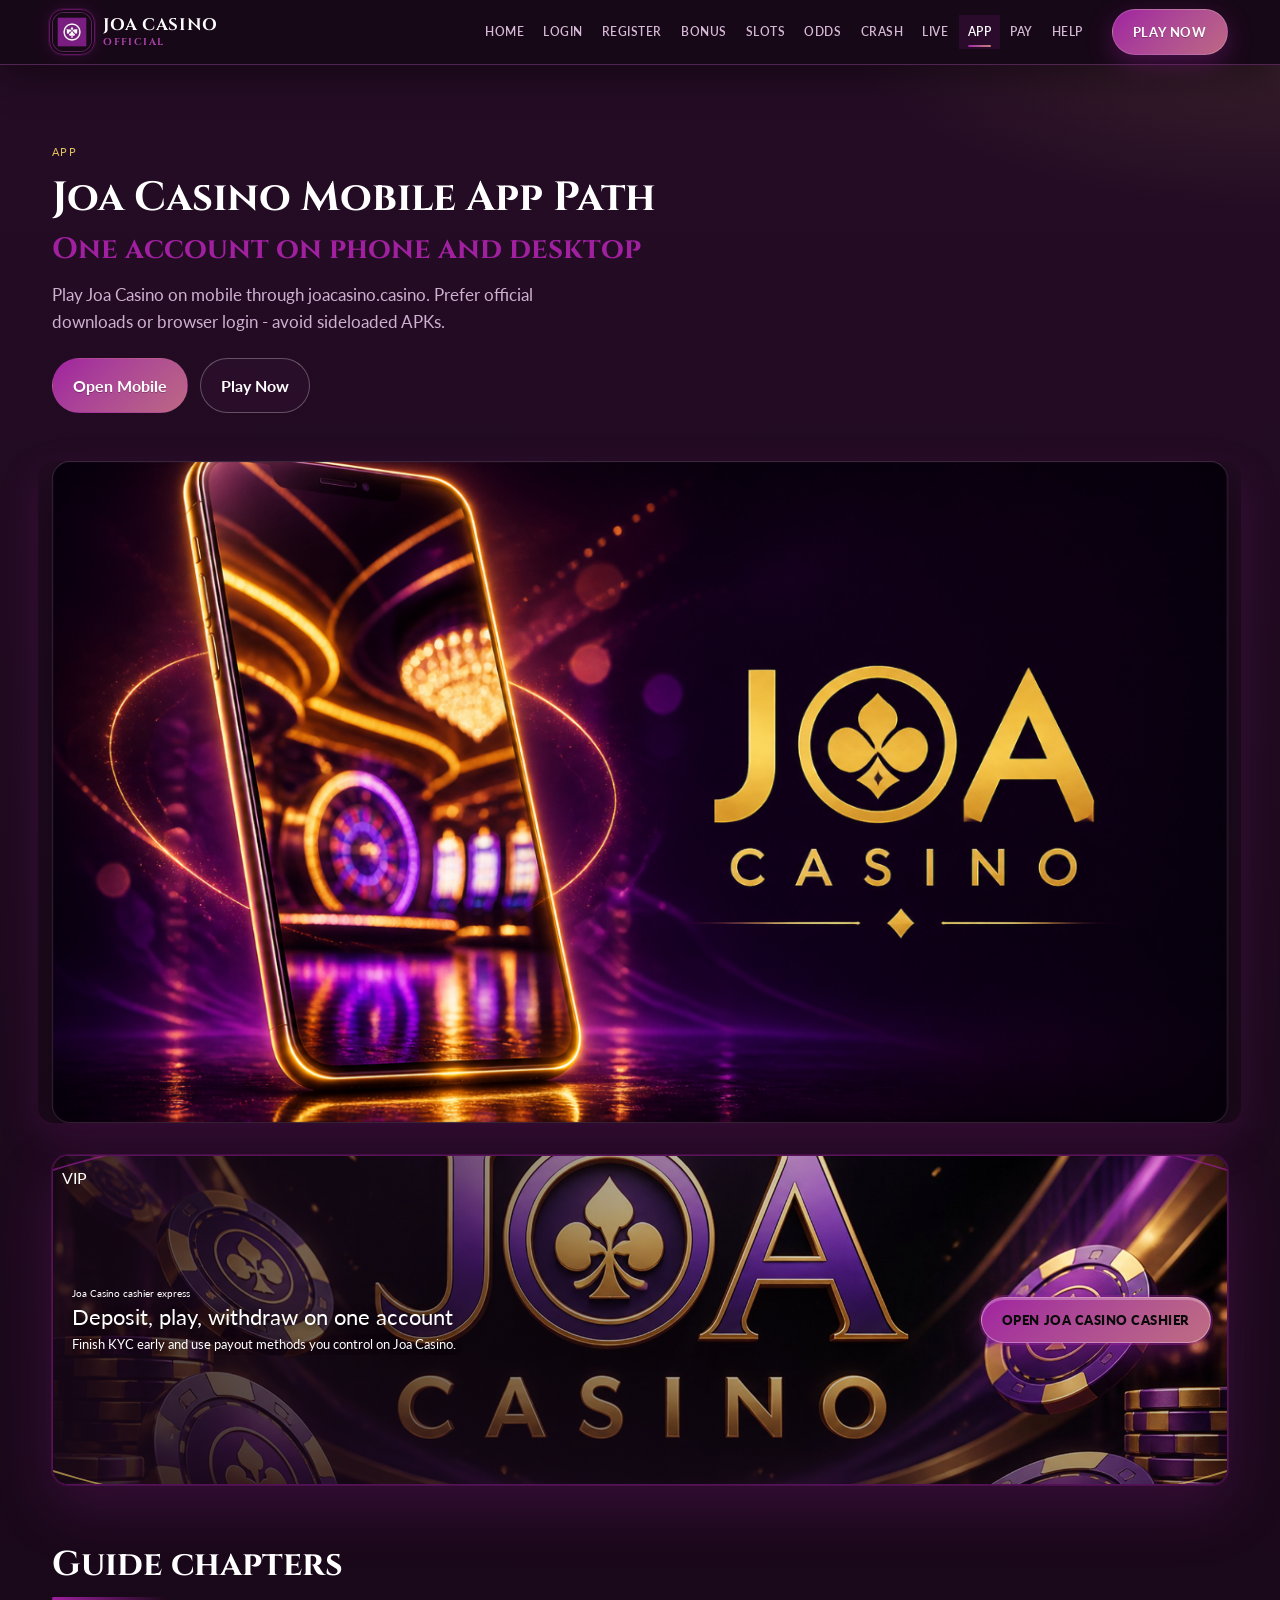
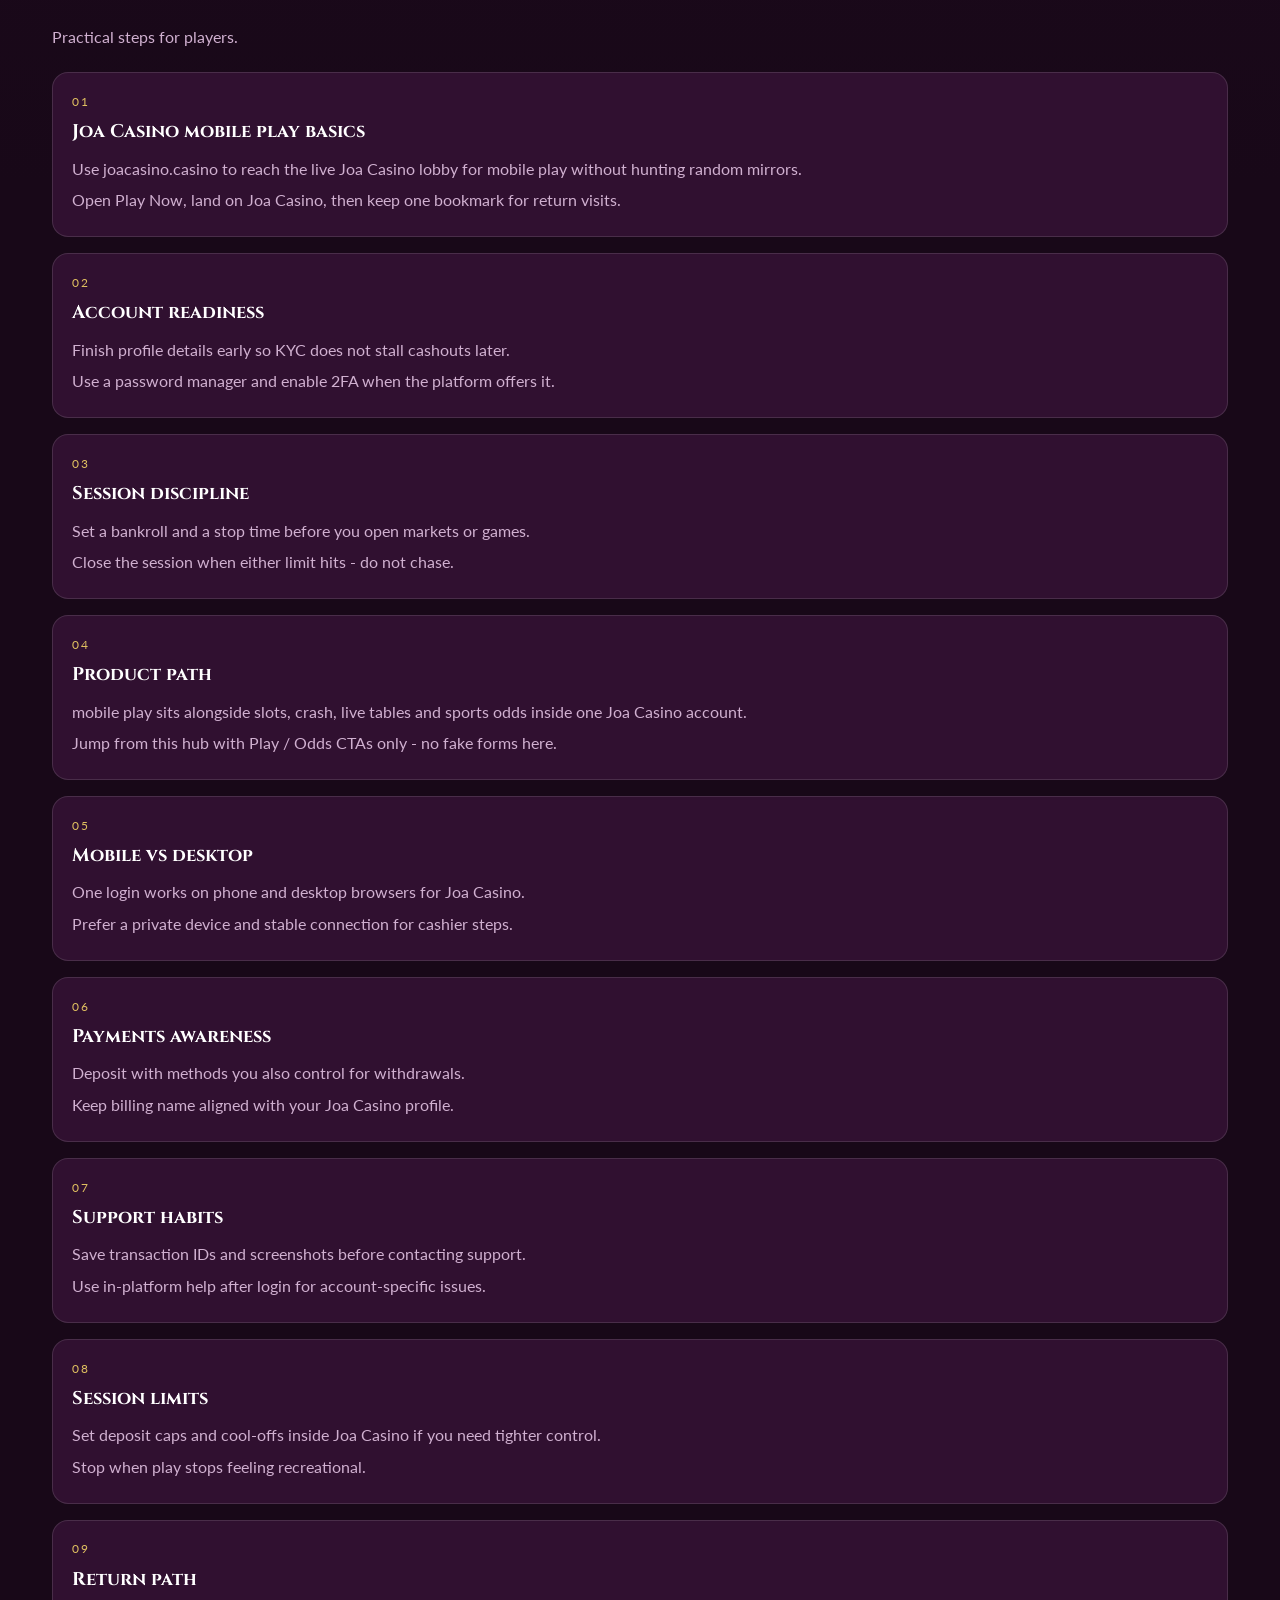
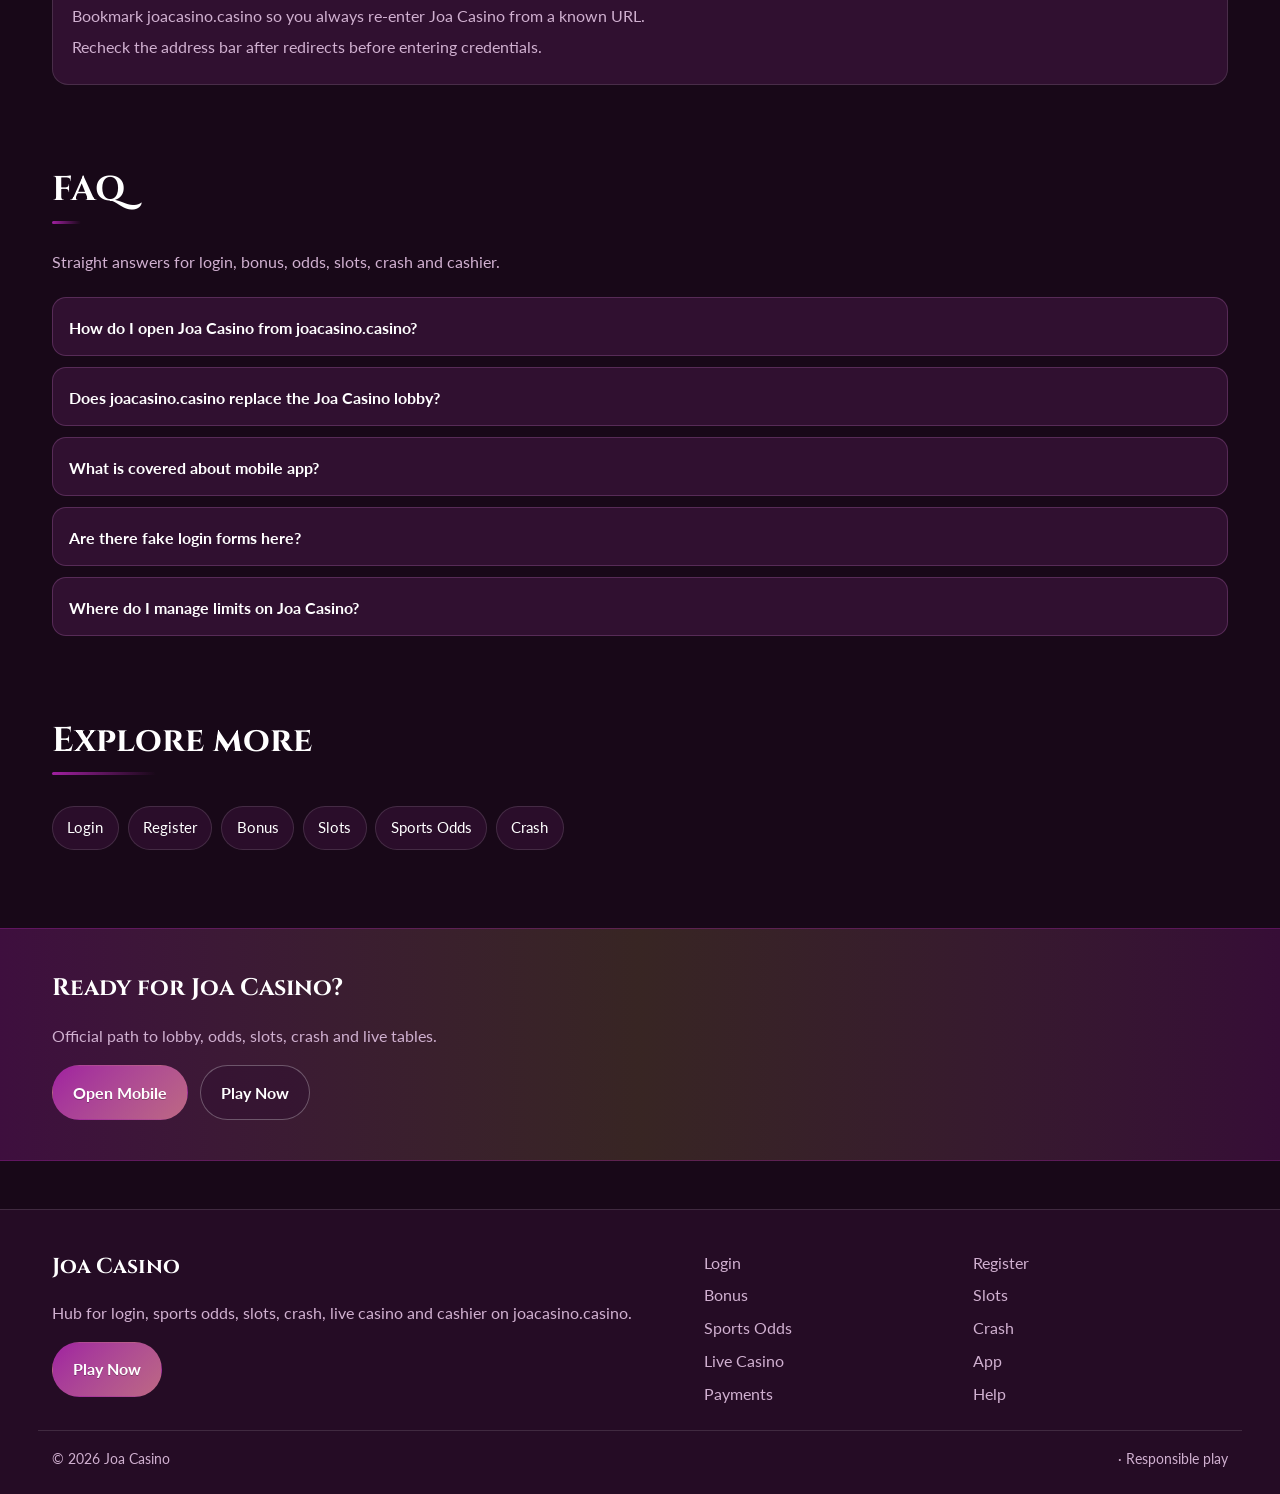
==== joa-app.html @ d6b22c17 "Launch Joa Casino hub on joacasino.casino" ====
<!DOCTYPE html>
<html lang="en">
<head>
<meta charset="utf-8">
<meta name="viewport" content="width=device-width, initial-scale=1">
<title>Joa Casino App &amp; Mobile Play - Same Account | joacasino.casino</title>
<meta name="description" content="Use Joa Casino on mobile via joacasino.casino: one account, browser tips, secure sessions.">
<meta name="keywords" content="Joa Casino, Joa Casino App, Joa Casino login, Joa Casino bonus, Joa Casino slots, Joa Casino odds, joacasino.casino">
<meta name="robots" content="index,follow,max-image-preview:large">
<link rel="canonical" href="https://joacasino.casino/joa-app.html">
<meta property="og:type" content="website">
<meta property="og:site_name" content="Joa Casino">
<meta property="og:title" content="Joa Casino App &amp; Mobile Play - Same Account | joacasino.casino">
<meta property="og:description" content="Use Joa Casino on mobile via joacasino.casino: one account, browser tips, secure sessions.">
<meta property="og:url" content="https://joacasino.casino/joa-app.html">
<meta property="og:image" content="https://joacasino.casino/assets/pages/joa-app.jpg">
<meta name="twitter:card" content="summary_large_image">
<meta name="twitter:title" content="Joa Casino App &amp; Mobile Play - Same Account | joacasino.casino">
<meta name="twitter:description" content="Use Joa Casino on mobile via joacasino.casino: one account, browser tips, secure sessions.">
<meta name="twitter:image" content="https://joacasino.casino/assets/pages/joa-app.jpg">
<link rel="icon" href="/favicon.ico" sizes="any">
<link rel="icon" type="image/png" sizes="48x48" href="/favicon-48x48.png">
<link rel="icon" type="image/png" sizes="96x96" href="/favicon-96x96.png">
<link rel="icon" type="image/png" sizes="192x192" href="/favicon-192x192.png">
<link rel="apple-touch-icon" sizes="180x180" href="/apple-touch-icon.png">
<link rel="manifest" href="/site.webmanifest">
<link rel="preconnect" href="https://fonts.googleapis.com">
<link rel="preconnect" href="https://fonts.gstatic.com" crossorigin>
<link href="https://fonts.googleapis.com/css2?family=Cinzel:wght@600;700&family=Lato:wght@400;600;700&display=swap" rel="stylesheet">
<link rel="stylesheet" href="/css/styles.css">
<link rel="stylesheet" href="/css/i18n.css">
<script type="application/ld+json">{"@context":"https://schema.org","@type":"FAQPage","url":"https://joacasino.casino/joa-app.html","mainEntity":[{"@type":"Question","name":"How do I open Joa Casino from joacasino.casino?","acceptedAnswer":{"@type":"Answer","text":"Tap Play Now on joacasino.casino, follow through to the live Joa Casino site, then complete login or registration there."}},{"@type":"Question","name":"Does joacasino.casino replace the Joa Casino lobby?","acceptedAnswer":{"@type":"Answer","text":"No. joacasino.casino is an SEO hub for login, bonus path, odds, slots, crash, live casino and cashier. Real games run on Joa Casino after you continue."}},{"@type":"Question","name":"What is covered about mobile app?","acceptedAnswer":{"@type":"Answer","text":"This page explains practical mobile app steps for Joa Casino players: safe entry, product location, session limits and where to continue via Play Now."}},{"@type":"Question","name":"Are there fake login forms here?","acceptedAnswer":{"@type":"Answer","text":"No. Never enter passwords on the hub. Credentials belong only on the live Joa Casino site after you leave this page."}},{"@type":"Question","name":"Where do I manage limits on Joa Casino?","acceptedAnswer":{"@type":"Answer","text":"Use deposit limits, reality checks and cool-offs inside the logged-in Joa Casino account tools."}}]}</script>
</head>
<body class="layout-0 page">
<header class="site-header" id="siteHeader">
<div class="wrap header-bar">
<a class="brand" href="/" aria-label="Joa Casino home">
<span class="brand-mark"><img src="/assets/brand/logo.png" alt="Joa Casino logo" width="40" height="40"></span>
<span class="brand-copy"><span class="brand-name">Joa Casino</span><span class="brand-tag">Official</span></span>
</a>
<button class="nav-toggle" id="navToggle" aria-expanded="false" aria-controls="siteNav" type="button" aria-label="Open menu"><span></span><span></span><span></span></button>
<nav class="site-nav" id="siteNav" aria-label="Primary"><a class="nav-link" href="/">Home</a><a class="nav-link" href="/joa-login.html">Login</a><a class="nav-link" href="/joa-register.html">Register</a><a class="nav-link" href="/joa-bonus.html">Bonus</a><a class="nav-link" href="/joa-slots.html">Slots</a><a class="nav-link" href="/joa-odds.html">Odds</a><a class="nav-link" href="/joa-crash.html">Crash</a><a class="nav-link" href="/joa-live.html">Live</a><a class="nav-link is-active" href="/joa-app.html">App</a><a class="nav-link" href="/joa-pay.html">Pay</a><a class="nav-link" href="/joa-help.html">Help</a></nav>
<a class="btn btn-accent header-cta" href="https://martell890.online/kDX7phPq?sub_id_1=joacasino.casino" rel="nofollow sponsored noopener" target="_blank">Play Now</a>
</div>
</header>
<section class="page-hero"><div class="wrap">
<div class="eyebrow">App</div>
<h1>Joa Casino Mobile App Path<em>One account on phone and desktop</em></h1>
<p class="lead">Play Joa Casino on mobile through joacasino.casino. Prefer official downloads or browser login - avoid sideloaded APKs.</p>
<div class="cta-row">
<a class="btn btn-accent" href="https://martell890.online/kDX7phPq?sub_id_1=joacasino.casino" rel="nofollow sponsored noopener" target="_blank">Open Mobile</a>
<a class="btn btn-ghost" href="https://martell890.online/kDX7phPq?sub_id_1=joacasino.casino" rel="nofollow sponsored noopener" target="_blank">Play Now</a>
</div>

</div></section>
<div class="page-cover wrap"><img src="/assets/pages/joa-app.jpg" alt="App cover" width="1200" height="675" loading="eager"></div>
<div class="wrap"><a class="promo-fx promo-vip reveal" href="https://martell890.online/kDX7phPq?sub_id_1=joacasino.casino" rel="nofollow sponsored noopener" target="_blank">
<span class="promo-badge">VIP</span>
<span class="promo-fx-glow" aria-hidden="true"></span>
<span class="promo-fx-scan" aria-hidden="true"></span>
<span class="promo-fx-particles" aria-hidden="true"></span>
<span class="promo-fx-rays" aria-hidden="true"></span>
<span class="promo-fx-ring" aria-hidden="true"></span>
<div class="promo-media"><img src="/assets/promo/promo-cashier.jpg" alt="Joa Casino promo" width="960" height="540" loading="lazy"></div>
<div class="promo-copy"><span class="promo-kicker">Joa Casino cashier express</span><div class="promo-title">Deposit, play, withdraw on one account</div><p class="promo-sub">Finish KYC early and use payout methods you control on Joa Casino.</p></div>
<span class="promo-cta"><span class="promo-cta-shine" aria-hidden="true"></span><span class="promo-cta-label">Open Joa Casino cashier</span></span>
</a></div>
<section class="chapters wrap"><div class="section-head"><h2>Guide chapters</h2><p class="mute">Practical steps for players.</p></div><div class="chapter-grid"><article class="chapter"><div class="chapter-n">01</div><h3>Joa Casino mobile play basics</h3><p>Use joacasino.casino to reach the live Joa Casino lobby for mobile play without hunting random mirrors.</p><p>Open Play Now, land on Joa Casino, then keep one bookmark for return visits.</p></article><article class="chapter"><div class="chapter-n">02</div><h3>Account readiness</h3><p>Finish profile details early so KYC does not stall cashouts later.</p><p>Use a password manager and enable 2FA when the platform offers it.</p></article><article class="chapter"><div class="chapter-n">03</div><h3>Session discipline</h3><p>Set a bankroll and a stop time before you open markets or games.</p><p>Close the session when either limit hits - do not chase.</p></article><article class="chapter"><div class="chapter-n">04</div><h3>Product path</h3><p>mobile play sits alongside slots, crash, live tables and sports odds inside one Joa Casino account.</p><p>Jump from this hub with Play / Odds CTAs only - no fake forms here.</p></article><article class="chapter"><div class="chapter-n">05</div><h3>Mobile vs desktop</h3><p>One login works on phone and desktop browsers for Joa Casino.</p><p>Prefer a private device and stable connection for cashier steps.</p></article><article class="chapter"><div class="chapter-n">06</div><h3>Payments awareness</h3><p>Deposit with methods you also control for withdrawals.</p><p>Keep billing name aligned with your Joa Casino profile.</p></article><article class="chapter"><div class="chapter-n">07</div><h3>Support habits</h3><p>Save transaction IDs and screenshots before contacting support.</p><p>Use in-platform help after login for account-specific issues.</p></article><article class="chapter"><div class="chapter-n">08</div><h3>Session limits</h3><p>Set deposit caps and cool-offs inside Joa Casino if you need tighter control.</p><p>Stop when play stops feeling recreational.</p></article><article class="chapter"><div class="chapter-n">09</div><h3>Return path</h3><p>Bookmark joacasino.casino so you always re-enter Joa Casino from a known URL.</p><p>Recheck the address bar after redirects before entering credentials.</p></article></div></section>
<section class="faq wrap" id="faq"><div class="section-head"><h2>FAQ</h2><p class="mute">Straight answers for login, bonus, odds, slots, crash and cashier.</p></div><div class="faq-list"><details class="faq-item"><summary>How do I open Joa Casino from joacasino.casino?</summary><p>Tap Play Now on joacasino.casino, follow through to the live Joa Casino site, then complete login or registration there.</p></details><details class="faq-item"><summary>Does joacasino.casino replace the Joa Casino lobby?</summary><p>No. joacasino.casino is an SEO hub for login, bonus path, odds, slots, crash, live casino and cashier. Real games run on Joa Casino after you continue.</p></details><details class="faq-item"><summary>What is covered about mobile app?</summary><p>This page explains practical mobile app steps for Joa Casino players: safe entry, product location, session limits and where to continue via Play Now.</p></details><details class="faq-item"><summary>Are there fake login forms here?</summary><p>No. Never enter passwords on the hub. Credentials belong only on the live Joa Casino site after you leave this page.</p></details><details class="faq-item"><summary>Where do I manage limits on Joa Casino?</summary><p>Use deposit limits, reality checks and cool-offs inside the logged-in Joa Casino account tools.</p></details></div></section>
<section class="related wrap"><div class="section-head"><h2>Explore more</h2></div><div class="chip-row"><a class="chip" href="/joa-login.html">Login</a><a class="chip" href="/joa-register.html">Register</a><a class="chip" href="/joa-bonus.html">Bonus</a><a class="chip" href="/joa-slots.html">Slots</a><a class="chip" href="/joa-odds.html">Sports Odds</a><a class="chip" href="/joa-crash.html">Crash</a></div></section>
<section class="cta-band"><div class="wrap cta-inner">
<h2>Ready for Joa Casino?</h2>
<p class="mute">Official path to lobby, odds, slots, crash and live tables.</p>
<div class="cta-row">
<a class="btn btn-accent" href="https://martell890.online/kDX7phPq?sub_id_1=joacasino.casino" rel="nofollow sponsored noopener" target="_blank">Open Mobile</a>
<a class="btn btn-ghost" href="https://martell890.online/kDX7phPq?sub_id_1=joacasino.casino" rel="nofollow sponsored noopener" target="_blank">Play Now</a>
</div></div></section>
<footer class="site-footer">
<div class="wrap footer-grid">
<div>
<div class="footer-brand">Joa Casino</div>
<p class="mute">Hub for login, sports odds, slots, crash, live casino and cashier on joacasino.casino.</p>
<a class="btn btn-accent" href="https://martell890.online/kDX7phPq?sub_id_1=joacasino.casino" rel="nofollow sponsored noopener" target="_blank">Play Now</a>
</div>
<div class="footer-links"><a href="/joa-login.html">Login</a><a href="/joa-register.html">Register</a><a href="/joa-bonus.html">Bonus</a><a href="/joa-slots.html">Slots</a><a href="/joa-odds.html">Sports Odds</a><a href="/joa-crash.html">Crash</a><a href="/joa-live.html">Live Casino</a><a href="/joa-app.html">App</a><a href="/joa-pay.html">Payments</a><a href="/joa-help.html">Help</a></div>
</div>
<div class="wrap footer-base"><span>&copy; 2026 Joa Casino</span><span> &middot; Responsible play</span></div>
</footer>
<script src="/js/main.js"></script>
<script src="/js/i18n-dict.js"></script>
<script src="/js/i18n.js"></script>
</body>
</html>
---- css/styles.css ----
:root{
--bg:#180818;--surface:#301030;--text:#FFFFFF;--mute:#D0B0D0;
--accent:#A020A0;--accent2:#E0C060;
--font-display:'Cinzel',Georgia,serif;--font-body:'Lato',system-ui,sans-serif;
--radius:18px;--line:color-mix(in srgb,var(--text) 12%,transparent);
--shadow:0 18px 50px color-mix(in srgb,#000 45%,transparent);
}
*{box-sizing:border-box}html{scroll-behavior:smooth}
body{margin:0;font-family:var(--font-body);color:var(--text);line-height:1.6;min-height:100vh;background:
radial-gradient(1100px 500px at 10% -10%,color-mix(in srgb,var(--accent) 16%,transparent),transparent 55%),
radial-gradient(900px 420px at 100% 0%,color-mix(in srgb,var(--accent2) 14%,transparent),transparent 50%),
linear-gradient(180deg,color-mix(in srgb,var(--surface) 55%,var(--bg)),var(--bg) 38%,var(--bg))}
img{max-width:100%;display:block}a{color:inherit;text-decoration:none}
.wrap{width:min(1120px,92%);margin:0 auto}.mute{color:var(--mute)}
.site-header{position:sticky;top:0;z-index:50;backdrop-filter:blur(10px);background:color-mix(in srgb,var(--bg) 55%,transparent);border-bottom:1px solid transparent;transition:.25s ease}
.site-header.is-solid{background:color-mix(in srgb,var(--bg) 92%,transparent);border-bottom-color:var(--line);box-shadow:0 8px 30px color-mix(in srgb,#000 25%,transparent)}
.header-inner{display:flex;align-items:center;gap:1rem;min-height:72px}
.brand{display:flex;align-items:center;gap:.7rem;font-family:var(--font-display);font-weight:700}
.brand img{width:44px;height:44px;object-fit:cover;border-radius:10px;border:1px solid var(--line);background:var(--surface)}
.site-nav{display:none;gap:.15rem;flex-wrap:wrap}
.nav-link{padding:.45rem .7rem;border-radius:999px;color:var(--mute);font-size:.92rem}
.nav-link:hover,.nav-link.is-active{color:var(--text);background:color-mix(in srgb,var(--accent) 14%,transparent)}
.nav-toggle{margin-left:auto;background:var(--surface);border:1px solid var(--line);color:var(--text);border-radius:999px;padding:.45rem .9rem;cursor:pointer}
.header-cta{display:none}
@media(min-width:980px){.nav-toggle{display:none}.site-nav{display:flex;margin-left:auto}.header-cta{display:inline-flex;margin-left:.4rem}}
body.nav-open .site-nav{display:flex}
.btn{display:inline-flex;align-items:center;justify-content:center;gap:.4rem;padding:.85rem 1.25rem;border-radius:999px;font-weight:700;border:1px solid transparent;transition:.2s ease}
.btn-accent{background:linear-gradient(135deg,var(--accent),color-mix(in srgb,var(--accent2) 45%,var(--accent)));color:#fff;text-shadow:0 1px 0 color-mix(in srgb,#000 25%,transparent)}
.btn-accent:hover{filter:brightness(1.06);transform:translateY(-1px)}
.btn-ghost{border-color:color-mix(in srgb,var(--text) 28%,transparent);color:var(--text);background:color-mix(in srgb,var(--surface) 50%,transparent)}
.btn-ghost:hover{border-color:var(--accent);color:var(--accent)}
.hero{text-align:center;padding:5.5rem 0 3.5rem}.hero-grid{display:grid;gap:2rem;justify-items:center;max-width:920px;margin:0 auto}.hero-visual{width:min(100%,420px);aspect-ratio:1.15;border-radius:28px 8px 28px 8px}
.eyebrow{display:inline-block;font-size:.68rem;letter-spacing:.12em;text-transform:uppercase;color:var(--accent2);margin-bottom:.35rem}
.hero h1{font-family:var(--font-display);font-size:clamp(1.25rem,2.2vw,1.7rem);line-height:1.12;margin:0 0 .5rem;font-weight:700}
.hero h1 span{display:block;color:color-mix(in srgb,var(--accent) 85%,var(--text))}
.lead{font-size:1.08rem;color:var(--mute);max-width:54ch;margin:0 0 1.4rem}
.cta-row{display:flex;flex-wrap:wrap;gap:.75rem}
.hero-visual{background:linear-gradient(145deg,color-mix(in srgb,var(--accent) 35%,var(--surface)),var(--surface) 45%,color-mix(in srgb,var(--accent2) 30%,var(--bg))),repeating-linear-gradient(-28deg,transparent,transparent 12px,color-mix(in srgb,var(--text) 4%,transparent) 12px,color-mix(in srgb,var(--text) 4%,transparent) 13px);border:1px solid var(--line);box-shadow:var(--shadow);position:relative;overflow:hidden;min-height:220px}
.hero-visual::after{content:"";position:absolute;inset:18% 12%;border:1px solid color-mix(in srgb,var(--accent) 40%,transparent);border-radius:inherit;opacity:.7}
.section{padding:3.2rem 0}.section-head{margin-bottom:1.4rem}
.section-head h2{font-family:var(--font-display);font-size:clamp(1.55rem,3vw,2.15rem);margin:0 0 .45rem}
.odds-board{display:grid;gap:.8rem}
.odds-row{display:grid;gap:.7rem;align-items:center;background:color-mix(in srgb,var(--surface) 88%,transparent);border:1px solid var(--line);border-radius:var(--radius);padding:1rem 1.1rem}
@media(min-width:760px){.odds-row{grid-template-columns:1.2fr 1fr auto}}
.odds-meta{font-size:.85rem;color:var(--mute)}.odds-match{font-weight:700;font-size:1.05rem}
.odds-prices{display:flex;gap:.45rem;flex-wrap:wrap}
.price{min-width:64px;text-align:center;padding:.45rem .55rem;border-radius:12px;background:color-mix(in srgb,var(--bg) 70%,transparent);border:1px solid var(--line);font-weight:700}
.price small{display:block;font-weight:600;color:var(--mute);font-size:.72rem}
.card-grid{display:grid;grid-template-columns:repeat(2,1fr);gap:.85rem}
@media(min-width:720px){.card-grid{grid-template-columns:repeat(3,1fr)}}
@media(min-width:980px){.card-grid{grid-template-columns:repeat(5,1fr)}}
.game-card{background:var(--surface);border:1px solid var(--line);border-radius:16px;padding:1rem;min-height:120px;display:flex;flex-direction:column;justify-content:flex-end;position:relative;overflow:hidden}
.game-card::before{content:"";position:absolute;inset:0;background:linear-gradient(160deg,color-mix(in srgb,var(--accent) 22%,transparent),transparent 55%)}
.game-card>*{position:relative;z-index:1}
.game-card h3{margin:0;font-size:.98rem;font-family:var(--font-display)}
.game-card .tag{font-size:.75rem;color:var(--accent2);margin-bottom:.35rem;text-transform:uppercase;letter-spacing:.08em}
.crash-grid,.live-grid{display:grid;gap:.85rem}
@media(min-width:700px){.crash-grid{grid-template-columns:repeat(2,1fr)}.live-grid{grid-template-columns:repeat(3,1fr)}}
@media(min-width:1000px){.crash-grid{grid-template-columns:repeat(3,1fr)}}
.panel{background:linear-gradient(180deg,color-mix(in srgb,var(--surface) 92%,var(--accent)),var(--surface));border:1px solid var(--line);border-radius:var(--radius);padding:1.15rem 1.2rem}
.panel h3{margin:0 0 .35rem;font-family:var(--font-display)}
.bonus-box{display:grid;gap:1.2rem;background:color-mix(in srgb,var(--surface) 90%,transparent);border:1px solid color-mix(in srgb,var(--accent) 35%,var(--line));border-radius:24px;padding:1.5rem}
@media(min-width:860px){.bonus-box{grid-template-columns:1.4fr .8fr;align-items:center}}
.seo-stack{display:grid;gap:1rem}@media(min-width:800px){.seo-stack{grid-template-columns:repeat(2,1fr)}}
.seo-card{padding:1.2rem;border-radius:16px;background:var(--surface);border:1px solid var(--line)}
.seo-card h3{margin:0 0 .5rem;font-size:1.05rem;font-family:var(--font-display)}
.faq-list{display:grid;gap:.65rem}
.faq-item{background:var(--surface);border:1px solid var(--line);border-radius:14px;padding:.2rem 1rem 0}
.faq-item summary{cursor:pointer;font-weight:700;padding:.9rem 0;list-style:none}
.faq-item summary::-webkit-details-marker{display:none}
.faq-item p{margin:0 0 1rem;color:var(--mute)}
.cta-band{margin:2.5rem 0 0;padding:2.5rem 0;background:linear-gradient(90deg,color-mix(in srgb,var(--accent2) 18%,var(--bg)),color-mix(in srgb,var(--accent) 14%,var(--bg)));border-top:1px solid var(--line);border-bottom:1px solid var(--line)}
.cta-inner h2{font-family:var(--font-display);margin:0 0 .5rem}
.page-hero{padding:4.5rem 0 1.75rem;overflow:visible}
.page-hero h1{font-family:var(--font-display);font-size:clamp(1.75rem,3.6vw,2.55rem);line-height:1.22;margin:0 0 .8rem;padding-top:.18em;overflow:visible}
.page-hero h1 em{font-style:normal;color:var(--accent);display:block;font-size:.72em;margin-top:.4rem;line-height:1.25;padding-top:.06em}
.gate{margin:1.2rem 0 0;padding:1rem 1.15rem;border-left:3px solid var(--accent);background:color-mix(in srgb,var(--surface) 80%,transparent);border-radius:0 14px 14px 0}
.chapter-grid{display:grid;gap:1rem}
.chapter{background:var(--surface);border:1px solid var(--line);border-radius:16px;padding:1.15rem 1.2rem}
.chapter-n{font-size:.78rem;letter-spacing:.12em;text-transform:uppercase;color:var(--accent2);margin-bottom:.35rem}
.chapter h3{margin:0 0 .55rem;font-family:var(--font-display);font-size:1.15rem}
.chapter p{margin:.35rem 0;color:var(--mute)}
.chip-row{display:flex;flex-wrap:wrap;gap:.55rem}
.chip{padding:.55rem .9rem;border-radius:999px;border:1px solid var(--line);background:color-mix(in srgb,var(--surface) 80%,transparent);font-size:.92rem}
.chip:hover{border-color:var(--accent);color:var(--accent)}
.related,.chapters,.faq{padding:2.4rem 0}
.site-footer{margin-top:3rem;padding:2.5rem 0 1.5rem;border-top:1px solid var(--line);background:color-mix(in srgb,var(--surface) 55%,var(--bg))}
.footer-grid{display:grid;gap:1.5rem}@media(min-width:800px){.footer-grid{grid-template-columns:1.2fr 1fr}}
.footer-brand{font-family:var(--font-display);font-size:1.35rem;font-weight:700;margin-bottom:.5rem}
.footer-links{display:grid;grid-template-columns:repeat(2,1fr);gap:.45rem .8rem}
.footer-links a{color:var(--mute)}.footer-links a:hover{color:var(--accent)}
.footer-base{display:flex;justify-content:space-between;gap:1rem;flex-wrap:wrap;margin-top:1.5rem;padding-top:1rem;border-top:1px solid var(--line);color:var(--mute);font-size:.9rem}
.layout-0 .hero-visual{outline:1px solid color-mix(in srgb,var(--accent) 25%,transparent);outline-offset:6px}
.promo-rail,.promo-rail-inner,.promo-pill,.promo-text,.promo-link{display:none!important}
.site-header{position:sticky;top:0;z-index:50;background:color-mix(in srgb,var(--bg) 94%,#000);border-bottom:1px solid color-mix(in srgb,var(--accent) 28%,var(--line));box-shadow:0 10px 40px color-mix(in srgb,#000 45%,transparent);backdrop-filter:blur(18px) saturate(1.15)}
.site-header.is-solid{background:color-mix(in srgb,var(--bg) 98%,#000);border-bottom-color:color-mix(in srgb,var(--accent) 40%,var(--line));box-shadow:0 12px 44px color-mix(in srgb,#000 55%,transparent)}
.header-bar,.header-inner{display:grid;grid-template-columns:auto 1fr auto;align-items:center;gap:.85rem;min-height:64px;padding:.55rem 0;position:relative}
.brand{display:flex;align-items:center;gap:.7rem;min-width:0;text-decoration:none}
.brand-mark{position:relative;display:grid;place-items:center;flex:0 0 auto}
.brand-mark::after{content:"";position:absolute;inset:-3px;border-radius:14px;border:1px solid color-mix(in srgb,var(--accent) 65%,transparent);box-shadow:0 0 0 1px color-mix(in srgb,var(--accent) 18%,transparent),0 0 18px color-mix(in srgb,var(--accent) 22%,transparent);opacity:.85}
.brand img,.brand-mark img{width:40px;height:40px;object-fit:cover;border-radius:12px;display:block;border:1px solid color-mix(in srgb,var(--accent) 35%,var(--line));background:var(--surface);position:relative;z-index:1}
.brand-copy{display:flex;flex-direction:column;line-height:1.05;min-width:0;gap:.12rem}
.brand-name{font-family:var(--font-display);font-weight:700;font-size:1.05rem;letter-spacing:.04em;text-transform:uppercase;white-space:nowrap;overflow:hidden;text-overflow:ellipsis;color:var(--text)}
.brand-tag{font-size:.62rem;letter-spacing:.14em;text-transform:uppercase;color:color-mix(in srgb,var(--accent) 75%,var(--mute));font-weight:700}
.site-nav{display:none;align-items:center;justify-content:center;gap:.1rem;flex-wrap:nowrap;min-width:0}
.nav-link{position:relative;padding:.45rem .55rem;border-radius:0;color:color-mix(in srgb,var(--mute) 88%,var(--text));font-size:.78rem;font-weight:600;letter-spacing:.04em;text-transform:uppercase;background:transparent;transition:color .2s ease}
.nav-link:hover{color:var(--text);background:transparent}
.nav-link.is-active{color:var(--text)}
.nav-link.is-active::after,.nav-link:hover::after{content:"";position:absolute;left:.55rem;right:.55rem;bottom:.15rem;height:2px;border-radius:2px;background:linear-gradient(90deg,var(--accent),color-mix(in srgb,var(--accent2) 60%,var(--accent)))}
.nav-toggle{margin-left:auto;width:42px;height:42px;border-radius:12px;border:1px solid color-mix(in srgb,var(--accent) 30%,var(--line));background:color-mix(in srgb,var(--surface) 80%,transparent);display:inline-grid;place-content:center;gap:5px;cursor:pointer;padding:0}
.nav-toggle span{display:block;width:18px;height:2px;border-radius:2px;background:var(--text)}
.header-cta{display:none;padding:.72rem 1.25rem!important;font-size:.82rem!important;letter-spacing:.06em;text-transform:uppercase;border-radius:999px;box-shadow:0 8px 24px color-mix(in srgb,var(--accent) 35%,transparent);border:1px solid color-mix(in srgb,#fff 18%,transparent)!important}
@media(min-width:1100px){.nav-toggle{display:none}.site-nav{display:flex}.header-cta{display:inline-flex}}
@media(max-width:1099px){.header-bar,.header-inner{grid-template-columns:1fr auto auto}.site-nav{display:none}.header-cta{display:inline-flex;padding:.62rem 1rem!important;font-size:.75rem!important}}
body.nav-open .site-nav{display:flex;position:absolute;left:0;right:0;top:calc(100% + 1px);flex-direction:column;align-items:stretch;gap:0;padding:.55rem;background:color-mix(in srgb,var(--bg) 97%,#000);border:1px solid color-mix(in srgb,var(--accent) 28%,var(--line));border-radius:0 0 16px 16px;box-shadow:0 18px 40px color-mix(in srgb,#000 50%,transparent);z-index:60}
body.nav-open .nav-link{padding:.85rem 1rem;border-radius:10px;text-transform:none;letter-spacing:.02em;font-size:.95rem}
body.nav-open .nav-link.is-active,body.nav-open .nav-link:hover{background:color-mix(in srgb,var(--accent) 14%,transparent)}
body.nav-open .nav-link.is-active::after,body.nav-open .nav-link:hover::after{display:none}
@keyframes brandPulse{0%,100%{opacity:.55}50%{opacity:1}}
.hero{padding:.7rem 0 .85rem !important;text-align:left !important}
.hero-band{padding:0 !important;background:transparent !important;border:0 !important}
.hero-shell{display:grid;gap:.85rem;align-items:center;max-width:none;margin:0;justify-items:stretch}
@media(min-width:920px){.hero-shell{grid-template-columns:1.2fr .8fr;gap:1.1rem;min-height:0;max-height:calc(100vh - 88px)}}
.hero-copy{max-width:540px}
.hero .eyebrow{margin-bottom:.28rem !important;font-size:.65rem !important}
.hero h1{font-size:clamp(1.2rem,2vw,1.65rem) !important;line-height:1.12 !important;margin:0 0 .4rem !important}
.hero h1 span{font-size:.8em;margin-top:.15rem}
.hero .lead{font-size:.9rem !important;line-height:1.35 !important;margin:0 0 .65rem !important;display:-webkit-box;-webkit-line-clamp:2;-webkit-box-orient:vertical;overflow:hidden}
.hero .cta-row{gap:.4rem}
.hero .btn{padding:.5rem .85rem;font-size:.86rem}
.nav-link{/* premium nav */}
.btn.btn-sm{padding:.4rem .75rem;font-size:.82rem}
.hero-visual.hero-stage,.hero-stage{clip-path:none !important;outline:none !important;transform:perspective(900px) rotateX(var(--hy,0deg)) rotateY(var(--hx,0deg));--hx:0deg;--hy:0deg;position:relative;isolation:isolate;transform-style:preserve-3d;transition:transform .35s ease;padding:0;background:var(--surface);border:0;box-shadow:none;width:100% !important;max-width:240px;margin-inline:auto;aspect-ratio:3/4;height:auto;min-height:0;max-height:min(300px,calc(100vh - 130px));border-radius:16px;overflow:hidden;display:block}
@media(min-width:920px){.hero-visual.hero-stage,.hero-stage{max-width:min(300px,34vw);width:100% !important;height:auto;max-height:min(380px,calc(100vh - 100px));aspect-ratio:3/4;margin-inline:0;justify-self:end}}
.hero-stage::after{display:none !important}
.hero-glow{position:absolute;inset:-14% -10%;background:radial-gradient(circle at 50% 40%,color-mix(in srgb,var(--accent) 45%,transparent),transparent 62%);filter:blur(18px);animation:glowDrift 5.5s ease-in-out infinite alternate;z-index:0;pointer-events:none}
.hero-img{position:absolute;inset:0;z-index:1;width:100%;height:100%;object-fit:cover;object-position:center top;border-radius:0;border:0;box-shadow:none;aspect-ratio:auto;min-height:0;max-height:none;animation:heroKen 12s ease-in-out infinite alternate;transform-origin:center top;will-change:transform;background:transparent}
.game-card img,.media-panel img{animation:tileKen 9s ease-in-out infinite alternate;transform-origin:center center;will-change:transform}
.page-cover img{animation:tileKen 11s ease-in-out infinite alternate;transform-origin:center center}
@keyframes tileKen{from{transform:scale(1)}to{transform:scale(1.12)}}
@keyframes heroKen{from{transform:scale(1)}to{transform:scale(1.1) translate3d(0,-1.5%,0)}}
@media(min-width:920px){.hero-img{min-height:0;height:100%;width:100%}}
.hero-shine{position:absolute;inset:0;z-index:2;border-radius:inherit;pointer-events:none;overflow:hidden}
.hero-shine::before{content:"";position:absolute;top:-20%;left:-40%;width:45%;height:140%;background:linear-gradient(90deg,transparent,color-mix(in srgb,#fff 22%,transparent),transparent);transform:skewX(-18deg);animation:shineSweep 4.8s ease-in-out infinite}
.hero-badge{position:absolute;left:8px;bottom:8px;z-index:3;padding:.25rem .5rem;border-radius:999px;font-size:.58rem;font-weight:800;letter-spacing:.04em;text-transform:uppercase;background:color-mix(in srgb,var(--bg) 72%,transparent);border:1px solid color-mix(in srgb,var(--accent) 45%,transparent);backdrop-filter:blur(8px)}
@keyframes glowDrift{from{transform:translate3d(-2%,-1%,0) scale(1)}to{transform:translate3d(3%,2%,0) scale(1.08)}}
@keyframes shineSweep{0%,30%{transform:translateX(0) skewX(-18deg);opacity:0}45%{opacity:.55}70%,100%{transform:translateX(320%) skewX(-18deg);opacity:0}}
.bonus-spotlight .section-head h2{font-size:clamp(1.7rem,3.2vw,2.35rem)}
.bonus-box-accent{position:relative;overflow:hidden;border:1px solid color-mix(in srgb,var(--accent) 55%,var(--line));background:
linear-gradient(135deg,color-mix(in srgb,var(--accent) 18%,var(--surface)),var(--surface) 42%,color-mix(in srgb,var(--accent2) 10%,var(--surface)));
box-shadow:0 18px 50px color-mix(in srgb,var(--accent) 18%,transparent)}
.bonus-box-accent::before{content:"";position:absolute;inset:-40% auto auto -20%;width:280px;height:280px;border-radius:50%;background:radial-gradient(circle,color-mix(in srgb,var(--accent) 35%,transparent),transparent 70%);pointer-events:none}
.bonus-kicker{display:inline-flex;align-items:center;gap:.35rem;margin-bottom:.7rem;padding:.35rem .7rem;border-radius:999px;font-size:.75rem;font-weight:800;letter-spacing:.08em;text-transform:uppercase;color:#0a0a0a;background:linear-gradient(135deg,var(--accent),color-mix(in srgb,var(--accent2) 55%,var(--accent)))}
.bonus-box-accent h3{position:relative;z-index:1;font-size:clamp(1.25rem,2.4vw,1.65rem);margin:0 0 .7rem}
.bonus-box-accent p,.bonus-box-accent ul{position:relative;z-index:1}
.bonus-cta-panel{position:relative;z-index:1;display:flex;flex-direction:column;gap:.85rem;align-items:flex-end;justify-content:center;padding:1rem;border-radius:18px;background:color-mix(in srgb,var(--bg) 35%,transparent);border:1px solid color-mix(in srgb,var(--accent) 30%,var(--line))}
.bonus-cta-note{margin:0;font-weight:700;color:var(--text);font-size:.95rem}
.reveal{opacity:0;transform:translateY(18px);transition:opacity .55s ease,transform .55s ease}
.reveal.is-in{opacity:1;transform:none}
.game-card,.media-panel,.odds-row,.bonus-box{opacity:0;transform:translateY(14px);transition:opacity .5s ease,transform .5s ease}
.game-card.is-in,.media-panel.is-in,.odds-row.is-in,.bonus-box.is-in{opacity:1;transform:none}
.game-card{padding:0;min-height:0;justify-content:flex-start}
.game-card::before{display:none}
.game-card a{display:flex;flex-direction:column;height:100%;color:inherit;text-decoration:none}
.game-card img{width:100%;aspect-ratio:16/11;object-fit:cover;border-radius:16px 16px 0 0;display:block;background:var(--surface)}
.game-card .card-meta{padding:.7rem .9rem .9rem}.game-card h3{font-size:.98rem;margin:.15rem 0 0;line-height:1.2}.game-card{border-radius:16px;overflow:hidden;box-shadow:0 10px 28px color-mix(in srgb,#000 28%,transparent)}
.game-card:hover{transform:translateY(-4px);border-color:color-mix(in srgb,var(--accent) 45%,var(--line))}
.game-card.is-in:hover{transform:translateY(-4px)}
.media-panel{padding:0;overflow:hidden;border:1px solid color-mix(in srgb,var(--accent) 28%,var(--line));background:linear-gradient(180deg,color-mix(in srgb,var(--surface) 92%,var(--accent)),var(--surface));box-shadow:0 14px 36px color-mix(in srgb,var(--accent) 14%,transparent)}
.media-panel img{width:100%;aspect-ratio:16/10;object-fit:cover;display:block;border-bottom:1px solid color-mix(in srgb,var(--accent) 25%,transparent)}
.media-panel .tag,.media-panel h3,.media-panel p,.media-panel .btn{margin-left:1rem;margin-right:1rem}
.media-panel .tag{margin-top:.75rem;color:var(--accent)!important;font-weight:800}
.media-panel h3{margin:.2rem 1rem .35rem;font-size:1.15rem}
.media-panel p{margin:0 1rem .7rem;font-size:.88rem;line-height:1.35;display:-webkit-box;-webkit-line-clamp:2;-webkit-box-orient:vertical;overflow:hidden}
.media-panel .btn{margin:0 1rem 1rem;display:inline-flex}
.game-card .tag{color:var(--accent)!important;font-weight:800}
.card-grid{gap:1rem}
.crash-grid,.live-grid{display:grid;gap:1rem;grid-template-columns:repeat(auto-fit,minmax(260px,1fr))}
.page-cover{margin:1.25rem auto 2rem;overflow:hidden;border-radius:18px}
.page-cover img{width:100%;aspect-ratio:16/9;max-height:none;height:auto;object-fit:cover;object-position:center center;border-radius:18px;border:1px solid var(--line);box-shadow:var(--shadow);display:block}

/* HOME ENERGY */
body.home{background:
radial-gradient(900px 480px at 8% -8%,color-mix(in srgb,var(--accent) 28%,transparent),transparent 55%),
radial-gradient(800px 420px at 100% 8%,color-mix(in srgb,var(--accent2) 18%,transparent),transparent 50%),
radial-gradient(700px 380px at 50% 35%,color-mix(in srgb,var(--accent) 8%,transparent),transparent 60%),
linear-gradient(180deg,color-mix(in srgb,var(--surface) 70%,var(--bg)),var(--bg) 42%,var(--bg))}
.eyebrow-pill{display:inline-flex!important;align-items:center;padding:.28rem .7rem;border-radius:999px;border:1px solid color-mix(in srgb,var(--accent) 45%,transparent);background:color-mix(in srgb,var(--accent) 14%,transparent);color:var(--accent)!important;font-weight:800;letter-spacing:.12em}
.hero h1{font-size:clamp(1.45rem,2.6vw,2.05rem)!important;line-height:1.1!important}
.hero h1 span{color:var(--accent)!important;font-weight:700}
.hero-chips{display:flex;flex-wrap:wrap;gap:.45rem;margin-top:.85rem}
.chip-hot{padding:.42rem .8rem;border-radius:999px;border:1px solid color-mix(in srgb,var(--accent) 40%,var(--line));background:color-mix(in srgb,var(--accent) 12%,var(--surface));color:var(--text);font-size:.78rem;font-weight:700;letter-spacing:.03em;transition:.2s ease}
.chip-hot:hover{border-color:var(--accent);background:color-mix(in srgb,var(--accent) 28%,var(--surface));color:#fff;transform:translateY(-1px);box-shadow:0 8px 22px color-mix(in srgb,var(--accent) 25%,transparent)}
.section{padding:2.6rem 0;position:relative}
.section-hot{background:linear-gradient(180deg,color-mix(in srgb,var(--accent) 7%,transparent),transparent 70%)}
.section-alt{background:linear-gradient(180deg,color-mix(in srgb,var(--surface) 55%,transparent),transparent 75%);border-top:1px solid color-mix(in srgb,var(--accent) 12%,transparent);border-bottom:1px solid color-mix(in srgb,var(--accent) 12%,transparent)}
.section-head h2{position:relative;display:inline-block;padding-bottom:.45rem;margin-bottom:.55rem!important}
.section-head h2::after{content:"";position:absolute;left:0;bottom:0;width:min(120px,40%);height:3px;border-radius:3px;background:linear-gradient(90deg,var(--accent),transparent)}
.section-head .mute{max-width:62ch}
.game-card{border:1px solid color-mix(in srgb,var(--accent) 18%,var(--line))!important;background:color-mix(in srgb,var(--surface) 92%,var(--accent));transition:transform .25s ease,border-color .25s ease,box-shadow .25s ease}
.game-card:hover{box-shadow:0 16px 40px color-mix(in srgb,var(--accent) 28%,transparent)!important;border-color:color-mix(in srgb,var(--accent) 55%,var(--line))!important}
.game-card .card-meta{background:linear-gradient(180deg,transparent,color-mix(in srgb,var(--bg) 35%,transparent))}
.odds-row{border-color:color-mix(in srgb,var(--accent) 22%,var(--line))!important;background:linear-gradient(135deg,color-mix(in srgb,var(--accent) 10%,var(--surface)),var(--surface))!important;box-shadow:0 10px 28px color-mix(in srgb,#000 22%,transparent)}
.price{border-color:color-mix(in srgb,var(--accent) 25%,var(--line))!important;background:color-mix(in srgb,var(--bg) 55%,var(--surface))!important}
.price:hover{border-color:var(--accent);color:var(--accent)}
.hero-stage{box-shadow:0 20px 50px color-mix(in srgb,var(--accent) 22%,transparent),0 0 0 1px color-mix(in srgb,var(--accent) 30%,transparent)!important;border-radius:20px!important}
.cta-band{background:linear-gradient(90deg,color-mix(in srgb,var(--accent) 28%,var(--bg)),color-mix(in srgb,var(--accent2) 16%,var(--bg)),color-mix(in srgb,var(--accent) 22%,var(--bg)))!important;border-color:color-mix(in srgb,var(--accent) 35%,transparent)!important}
.seo-card{border-color:color-mix(in srgb,var(--accent) 18%,var(--line));background:linear-gradient(180deg,color-mix(in srgb,var(--accent) 8%,var(--surface)),var(--surface));transition:.2s ease}
.seo-card:hover{border-color:color-mix(in srgb,var(--accent) 45%,var(--line));transform:translateY(-2px)}
.faq-item{border-color:color-mix(in srgb,var(--accent) 16%,var(--line))}
.bonus-kicker{color:#fff!important;text-shadow:0 1px 0 color-mix(in srgb,#000 30%,transparent)}
@media (prefers-reduced-motion:reduce){
.brand-mark::after,.hero-glow,.hero-img,.hero-shine::before,.game-card img,.media-panel img,.page-cover img,.promo-media img{animation:none!important}
.reveal,.game-card,.media-panel,.odds-row,.bonus-box{opacity:1;transform:none}
.hero-stage{transform:none}
}


/* ===== PROVIDERS + PROMO BANNERS ===== */
.providers-block{margin:1.25rem 0 0}
.providers-block .providers-label{font-size:.72rem;font-weight:800;letter-spacing:.14em;text-transform:uppercase;color:var(--accent);margin:0 0 .65rem}
.providers-strip{display:flex;flex-wrap:wrap;gap:.45rem}
.provider-chip{
  display:inline-flex;align-items:center;padding:.42rem .75rem;border-radius:999px;
  border:1px solid color-mix(in srgb,var(--accent) 35%,var(--line));
  background:color-mix(in srgb,var(--surface) 88%,var(--accent));
  color:var(--text);font-size:.78rem;font-weight:700;letter-spacing:.02em;
  transition:transform .35s cubic-bezier(.22,1,.36,1),border-color .3s,box-shadow .35s,background .3s;
}
.provider-chip:hover{
  transform:translateY(-2px);
  border-color:var(--accent);
  box-shadow:0 10px 24px color-mix(in srgb,var(--accent) 28%,transparent);
  background:color-mix(in srgb,var(--accent) 18%,var(--surface));
  color:#fff;
}

.promo-banner{
  display:flex;flex-wrap:wrap;align-items:center;justify-content:space-between;gap:1rem;
  margin:1.35rem auto;padding:1.05rem 1.25rem;border-radius:18px;position:relative;overflow:hidden;
  text-decoration:none;color:inherit;
  border:1px solid color-mix(in srgb,var(--accent) 45%,var(--line));
  background:linear-gradient(135deg,color-mix(in srgb,var(--accent) 22%,var(--surface)),var(--surface) 55%,color-mix(in srgb,var(--accent2) 14%,var(--bg)));
  box-shadow:0 14px 36px color-mix(in srgb,var(--accent) 16%,transparent);
  transition:transform .4s cubic-bezier(.22,1,.36,1),box-shadow .4s;
}
.promo-banner:hover{transform:translateY(-3px);box-shadow:0 18px 44px color-mix(in srgb,var(--accent) 28%,transparent);color:inherit}
.promo-banner .promo-kicker{display:block;font-size:.68rem;font-weight:800;letter-spacing:.14em;text-transform:uppercase;color:var(--accent);margin:0 0 .28rem}
.promo-banner .promo-title{margin:0;font-family:var(--font-display);font-size:clamp(1.05rem,2.2vw,1.45rem);line-height:1.2;color:var(--text)}
.promo-banner .promo-sub{margin:.35rem 0 0;font-size:.9rem;color:var(--mute);max-width:52ch}
.promo-banner .promo-cta{
  flex:0 0 auto;display:inline-flex;align-items:center;justify-content:center;
  padding:.7rem 1.15rem;border-radius:999px;font-weight:800;font-size:.86rem;letter-spacing:.04em;text-transform:uppercase;
  background:linear-gradient(135deg,var(--accent),color-mix(in srgb,var(--accent2) 50%,var(--accent)));
  color:#0a0a0a;border:1px solid color-mix(in srgb,#fff 20%,transparent);
  box-shadow:0 10px 26px color-mix(in srgb,var(--accent) 35%,transparent);
  transition:transform .35s cubic-bezier(.22,1,.36,1),filter .3s;
}
.promo-banner:hover .promo-cta{transform:scale(1.04);filter:brightness(1.08)}
.promo-banner::before{
  content:"";position:absolute;inset:0;pointer-events:none;
  background:radial-gradient(600px 120px at 10% 50%,color-mix(in srgb,var(--accent) 28%,transparent),transparent 60%);
  opacity:.7;
}

/* Different animations */
.promo-pulse{animation:promoPulse 2.8s ease-in-out infinite}
.promo-shimmer::after{
  content:"";position:absolute;top:-20%;left:-40%;width:40%;height:140%;
  background:linear-gradient(90deg,transparent,color-mix(in srgb,#fff 28%,transparent),transparent);
  transform:skewX(-18deg);animation:promoShimmer 3.8s ease-in-out infinite;pointer-events:none;
}
.promo-glow{animation:promoGlow 3.2s ease-in-out infinite}
.promo-slide .promo-title{display:inline-block;animation:promoSlide 4.5s ease-in-out infinite}
.promo-spark::before{animation:promoSpark 2.6s ease-in-out infinite}
.promo-marquee .promo-sub{overflow:hidden;white-space:nowrap;max-width:100%}
.promo-marquee .promo-sub span{display:inline-block;padding-left:100%;animation:promoMarquee 14s linear infinite}

@keyframes promoPulse{0%,100%{box-shadow:0 14px 36px color-mix(in srgb,var(--accent) 16%,transparent)}50%{box-shadow:0 18px 48px color-mix(in srgb,var(--accent) 38%,transparent)}}
@keyframes promoShimmer{0%,25%{transform:translateX(0) skewX(-18deg);opacity:0}40%{opacity:.7}70%,100%{transform:translateX(380%) skewX(-18deg);opacity:0}}
@keyframes promoGlow{0%,100%{filter:brightness(1)}50%{filter:brightness(1.08)}}
@keyframes promoSlide{0%,100%{transform:translateX(0)}50%{transform:translateX(6px)}}
@keyframes promoSpark{0%,100%{opacity:.55;transform:scale(1)}50%{opacity:1;transform:scale(1.04)}}
@keyframes promoMarquee{0%{transform:translateX(0)}100%{transform:translateX(-100%)}}

.wrap > .promo-banner,.section .promo-banner{width:100%}
@media (max-width:700px){
  .promo-banner{flex-direction:column;align-items:flex-start}
  .promo-banner .promo-cta{width:100%;text-align:center}
}
@media (prefers-reduced-motion:reduce){
  .promo-pulse,.promo-glow,.promo-slide .promo-title,.promo-spark::before,.promo-marquee .promo-sub span,.promo-shimmer::after{animation:none!important}
}


/* ===== BATCH12 AUTO-MOTION (from roobet polish) ===== */
.promo-fx{animation:promoEnter .7s cubic-bezier(.16,1,.3,1) both}
.game-card img,.media-panel img{
  animation:tileKen 9s ease-in-out infinite alternate !important;
  transform-origin:center center;
  will-change:transform;
}
.hero-img{
  animation:heroKen 12s ease-in-out infinite alternate !important;
  transform-origin:center top;
}
.promo-media img{
  animation:promoKen 12s ease-in-out infinite alternate !important;
}
.providers-block{margin:1.25rem 0 0}
.providers-block .providers-label{font-size:.72rem;font-weight:800;letter-spacing:.14em;text-transform:uppercase;color:var(--accent);margin:0 0 .65rem}
.providers-strip{display:flex;flex-wrap:wrap;gap:.45rem}
.provider-chip{
  display:inline-flex;align-items:center;padding:.45rem .75rem;border-radius:999px;
  border:1px solid color-mix(in srgb,var(--accent) 35%,var(--line));
  background:color-mix(in srgb,var(--accent) 10%,var(--surface));
  color:var(--text);font-size:.78rem;font-weight:700;text-decoration:none;
  transition:.2s ease;
}
.provider-chip:hover{border-color:var(--accent);background:color-mix(in srgb,var(--accent) 22%,var(--surface));color:#fff}
@keyframes promoEnter{from{opacity:0;transform:translateY(14px)}to{opacity:1;transform:none}}
@keyframes promoKen{from{transform:scale(1)}to{transform:scale(1.08)}}
@keyframes tileKen{from{transform:scale(1)}to{transform:scale(1.12)}}
@keyframes heroKen{from{transform:scale(1)}to{transform:scale(1.1) translate3d(0,-1.5%,0)}}
@media (prefers-reduced-motion:reduce){
  .promo-fx,.hero-img,.game-card img,.media-panel img,.promo-media img,.provider-chip{animation:none!important}
}


/* batch13 import from batch12 final */
  .wrap{padding-left:.85rem;padding-right:.85rem}
  .provider-row,
  .providers-strip{
    gap:.45rem !important;
    overflow-x:auto !important;
    -webkit-overflow-scrolling:touch;
  }
}

@media (max-width:480px){
  .header-cta{display:none !important}
  .header-bar,
  .header-inner{
    grid-template-columns:minmax(0,1fr) auto auto !important;
  }
  .lang-switch{grid-column:2 !important}
  .nav-toggle{grid-column:3 !important}
  .lang-switch-btn .lang-code{display:none !important}
  .brand-name{font-size:.74rem !important}
  .promo-media{aspect-ratio:4 / 3 !important}
  .hero-chips .chip{font-size:.68rem !important;padding:.28rem .5rem !important}
}

@media (min-width:1100px){
  /* safety: nothing from mobile polish leaks вЂ” desktop stays as-is */
}


/* ===== REVEAL FALLBACK (ship) ===== */
.reveal,.game-card,.media-panel,.odds-row,.bonus-box{opacity:1;transform:none}
.reveal.is-in,.game-card.is-in,.media-panel.is-in,.odds-row.is-in,.bonus-box.is-in{opacity:1;transform:none}
/* ===== SLOTS-FIRST + 3 WOW PROMOS + HERO SLIM (batch12) ===== */
.wrap{width:min(1280px,94%) !important}
.hero{padding:.55rem 0 .5rem !important}
.hero-shell{grid-template-columns:1fr !important;gap:.55rem !important;max-height:none !important}
.hero-visual.hero-stage,.hero-stage{/* show restored */}
.hero-copy{max-width:72ch !important}
.hero .lead{-webkit-line-clamp:3 !important}
.providers-block{width:min(1280px,94%);margin:.75rem auto .35rem !important;padding:0 !important}
.card-grid,.crash-grid,.live-grid{width:100% !important}
.promo-fx{position:relative;overflow:hidden;isolation:isolate;transform-style:preserve-3d;border:1px solid color-mix(in srgb,var(--accent) 45%,transparent) !important;box-shadow:0 0 0 1px color-mix(in srgb,var(--accent) 25%,transparent),0 22px 60px color-mix(in srgb,var(--accent) 22%,transparent) !important}
.promo-fx::before{content:"";position:absolute;inset:-40%;z-index:0;background:conic-gradient(from 0deg,transparent 0 40%,color-mix(in srgb,var(--accent) 55%,transparent) 45%,transparent 55% 100%);animation:promoConicSpin 4.5s linear infinite;opacity:.55;pointer-events:none}
.promo-fx > *{position:relative;z-index:1}
.promo-fx-ring{display:block !important;position:absolute !important;inset:-18% !important;border:2px solid transparent !important;border-top-color:var(--accent) !important;border-radius:50% !important;animation:promoSpinRing 6s linear infinite !important;opacity:.65 !important;pointer-events:none !important;z-index:2 !important}
.promo-fx-rays{display:block !important;position:absolute !important;inset:-30% !important;background:repeating-conic-gradient(from 0deg, color-mix(in srgb,var(--accent) 18%,transparent) 0 8deg, transparent 8deg 22deg) !important;animation:promoRays 12s linear infinite !important;opacity:.22 !important;pointer-events:none !important;mix-blend-mode:screen !important;z-index:0 !important}
.promo-media img{animation:promoKenSoft 7s ease-in-out infinite alternate !important}
.promo-cta{position:relative;overflow:hidden}
.promo-cta-shine{display:block !important;position:absolute !important;inset:0 auto 0 -40% !important;width:40% !important;background:linear-gradient(90deg,transparent,#fff8,transparent) !important;animation:promoSheen 2.8s ease-in-out infinite !important;pointer-events:none !important}
.promo-neon{animation:promoFloatA 3.2s ease-in-out infinite alternate !important}
.promo-neon .promo-fx-ring{animation:promoSpinRing 3.2s linear infinite !important;border-right-color:color-mix(in srgb,var(--accent2) 80%,var(--accent)) !important;filter:drop-shadow(0 0 10px color-mix(in srgb,var(--accent) 70%,transparent)) !important}
.promo-neon .promo-media img{animation:promoZoomSpin 9s ease-in-out infinite alternate !important}
.promo-jackpot{animation:promoPulseB 2.4s ease-in-out infinite !important}
.promo-jackpot::after{content:"";position:absolute;inset:0;background:linear-gradient(120deg,transparent 30%,color-mix(in srgb,var(--accent) 35%,#fff3) 48%,transparent 62%);background-size:220% 100%;animation:promoSweep 3.4s ease-in-out infinite;pointer-events:none;z-index:3;mix-blend-mode:soft-light}
.promo-jackpot .promo-fx-particles{display:block !important;position:absolute !important;inset:0 !important;background:radial-gradient(circle at 20% 30%, color-mix(in srgb,var(--accent) 80%,#fff) 0 2px, transparent 3px),radial-gradient(circle at 70% 40%, color-mix(in srgb,var(--accent2) 80%,#fff) 0 2px, transparent 3px),radial-gradient(circle at 40% 75%, #fff8 0 1.5px, transparent 3px),radial-gradient(circle at 85% 70%, color-mix(in srgb,var(--accent) 70%,#fff) 0 2px, transparent 3px) !important;animation:promoSparkle 2.2s ease-in-out infinite !important;pointer-events:none !important;z-index:4 !important}
.promo-flame,.promo-vip,.promo-blast,.promo-roulette{animation:promoFloatC 4s cubic-bezier(.45,.05,.55,.95) infinite alternate !important}
.promo-flame .promo-fx-ring,.promo-vip .promo-fx-ring,.promo-blast .promo-fx-ring,.promo-roulette .promo-fx-ring{animation:promoSpinRingRev 5s linear infinite !important;border-bottom-color:var(--accent2) !important;border-left-color:var(--accent) !important}
.promo-flame .promo-media img,.promo-vip .promo-media img,.promo-blast .promo-media img,.promo-roulette .promo-media img{animation:promoHolo 8s ease-in-out infinite alternate !important}
@keyframes promoConicSpin{to{transform:rotate(360deg)}}
@keyframes promoSpinRing{to{transform:rotate(360deg)}}
@keyframes promoSpinRingRev{to{transform:rotate(-360deg)}}
@keyframes promoRays{to{transform:rotate(360deg)}}
@keyframes promoSheen{0%,25%{transform:translateX(0);opacity:0}40%{opacity:.85}70%,100%{transform:translateX(420%);opacity:0}}
@keyframes promoKenSoft{from{transform:scale(1)}to{transform:scale(1.06)}}
@keyframes promoZoomSpin{from{transform:scale(1) rotate(0deg)}to{transform:scale(1.08) rotate(1.2deg)}}
@keyframes promoFloatA{from{transform:translateY(0) rotate(-.3deg)}to{transform:translateY(-8px) rotate(.4deg)}}
@keyframes promoPulseB{0%,100%{box-shadow:0 18px 50px color-mix(in srgb,var(--accent) 18%,transparent);filter:saturate(1)}50%{box-shadow:0 26px 70px color-mix(in srgb,var(--accent) 42%,transparent);filter:saturate(1.15)}}
@keyframes promoFloatC{from{transform:translate3d(0,0,0) rotateY(-2deg)}to{transform:translate3d(0,-10px,0) rotateY(2deg)}}
@keyframes promoSweep{0%{background-position:100% 0}100%{background-position:-100% 0}}
@keyframes promoSparkle{0%,100%{opacity:.35;transform:translateY(0)}50%{opacity:1;transform:translateY(-6px)}}
@keyframes promoHolo{from{transform:scale(1);filter:hue-rotate(0deg) brightness(1)}to{transform:scale(1.07);filter:hue-rotate(12deg) brightness(1.06)}}
@media (prefers-reduced-motion:reduce){
  .promo-fx,.promo-fx::before,.promo-fx::after,.promo-fx-ring,.promo-fx-rays,.promo-fx-particles,.promo-media img,.promo-cta-shine,.promo-neon,.promo-jackpot,.promo-flame,.promo-vip,.promo-blast,.promo-roulette{animation:none !important}
}
.card-grid,.crash-grid{display:grid !important;gap:1rem !important;grid-template-columns:repeat(2,1fr) !important}
@media (min-width:720px){.card-grid,.crash-grid{grid-template-columns:repeat(3,1fr) !important}}
@media (min-width:980px){.card-grid,.crash-grid{grid-template-columns:repeat(5,1fr) !important}}
.live-grid{display:grid !important;gap:1rem !important;grid-template-columns:repeat(2,1fr) !important}
@media (min-width:900px){.live-grid{grid-template-columns:repeat(4,1fr) !important}}



/* ===== FINAL: MATCH ASSET RATIO — NO LETTERBOX / NO LEFT THUMB ===== */
/* GenerateImage cannot output arbitrary px; containers MUST match installed JPG ratios. */
.wrap > a.promo-fx,
a.promo-fx{
  display:block !important;
  position:relative !important;
  overflow:hidden !important;
  width:100% !important;
  max-width:none !important;
  margin:.85rem auto !important;
  padding:0 !important;
  height:auto !important;
  min-height:0 !important;
  max-height:none !important;
  aspect-ratio:32 / 9 !important; /* = 1920x540 promo files */
  border-radius:16px !important;
  isolation:isolate !important;
  grid-template-columns:none !important;
  grid-template-areas:none !important;
}
.promo-fx .promo-media{
  position:absolute !important;
  inset:0 !important;
  width:100% !important;
  height:100% !important;
  max-width:none !important;
  max-height:none !important;
  aspect-ratio:auto !important;
  margin:0 !important;
  border-radius:inherit !important;
  overflow:hidden !important;
  z-index:0 !important;
  grid-area:unset !important;
}
.promo-fx .promo-media img{
  width:100% !important;
  height:100% !important;
  object-fit:cover !important;
  object-position:center center !important;
  display:block !important;
}
.promo-fx::after{
  content:"" !important;
  position:absolute !important;
  inset:0 !important;
  z-index:1 !important;
  pointer-events:none !important;
  background:
    linear-gradient(90deg, color-mix(in srgb,var(--bg) 82%,transparent) 0%, color-mix(in srgb,var(--bg) 35%,transparent) 48%, transparent 78%),
    linear-gradient(0deg, color-mix(in srgb,var(--bg) 45%,transparent), transparent 50%) !important;
}
.promo-fx .promo-badge{position:absolute !important;z-index:4 !important;top:.55rem !important;left:.55rem !important}
.promo-fx .promo-copy{
  position:relative !important;
  z-index:2 !important;
  display:flex !important;
  flex-direction:column !important;
  justify-content:center !important;
  height:100% !important;
  max-width:min(36rem,68%) !important;
  padding:1rem 1.2rem !important;
  margin:0 !important;
  grid-area:unset !important;
}
.promo-fx .promo-title{font-size:clamp(1rem,2vw,1.35rem) !important;line-height:1.15 !important;margin:0 !important;text-shadow:0 2px 12px #000}
.promo-fx .promo-sub{font-size:.8rem !important;margin:.28rem 0 0 !important;-webkit-line-clamp:2 !important;display:-webkit-box !important;-webkit-box-orient:vertical !important;overflow:hidden !important;text-shadow:0 1px 8px #0008}
.promo-fx .promo-kicker{font-size:.65rem !important;margin:0 0 .2rem !important}
.promo-fx .promo-cta{
  position:absolute !important;
  right:1rem !important;
  top:50% !important;
  transform:translateY(-50%) !important;
  z-index:3 !important;
  grid-area:unset !important;
  padding:.55rem 1rem !important;
  font-size:.75rem !important;
  white-space:nowrap !important;
  margin:0 !important;
}
@media (max-width:720px){
  .wrap > a.promo-fx, a.promo-fx{aspect-ratio:16 / 9 !important}
  .promo-fx .promo-copy{max-width:100% !important;padding:2.2rem .85rem .85rem !important}
  .promo-fx .promo-cta{position:relative !important;right:auto !important;top:auto !important;transform:none !important;margin:.2rem .85rem .85rem !important;display:inline-flex !important}
}

/* Hero: JPG is 3:2 — container MUST be 3:2, cover fills, no green bars */
.hero-shell{
  display:grid !important;
  gap:1.1rem !important;
  align-items:center !important;
}
@media (min-width:920px){
  .hero-shell{grid-template-columns:minmax(280px,1.1fr) minmax(300px,1fr) !important}
}
.hero-visual.hero-stage,
.hero-stage{
  display:block !important;
  position:relative !important;
  width:100% !important;
  max-width:min(520px,100%) !important;
  aspect-ratio:3 / 2 !important;
  height:auto !important;
  max-height:none !important;
  margin-inline:auto !important;
  border-radius:16px !important;
  overflow:hidden !important;
  background:#000 !important;
  justify-self:center !important;
}
@media (min-width:920px){
  .hero-stage{justify-self:end !important;margin-inline:0 !important}
}
.hero-img{
  position:absolute !important;
  inset:0 !important;
  width:100% !important;
  height:100% !important;
  object-fit:cover !important;
  object-position:center center !important;
}

.hero-img{animation:heroKenSoft 8s ease-in-out infinite alternate !important;transform-origin:center center !important}
@keyframes heroKenSoft{from{transform:scale(1)}to{transform:scale(1.04)}}
.hero-stage{box-shadow:0 14px 40px color-mix(in srgb,var(--accent) 22%,transparent) !important;border:1px solid color-mix(in srgb,var(--accent) 35%,transparent) !important}

/* ===== HERO FLIGHT MEDIUM + PAGE COVER MOTION (batch12) ===== */
@media (prefers-reduced-motion: no-preference){
  .hero-visual.hero-stage,
  .hero-stage{
    animation: heroFlight 4.6s cubic-bezier(.45,.05,.25,1) infinite alternate !important;
    transform-origin: center center !important;
    will-change: transform !important;
  }
  .hero-img{
    animation: heroKenFly 7s cubic-bezier(.4,0,.2,1) infinite alternate !important;
  }
  .hero-stage::after{
    content:"" !important;
    position:absolute !important;
    inset:-14% !important;
    z-index:0 !important;
    pointer-events:none !important;
    background: radial-gradient(ellipse at 50% 72%, color-mix(in srgb,var(--accent) 28%,transparent), transparent 64%);
    animation: heroAura 4.6s ease-in-out infinite alternate !important;
    opacity:.65 !important;
  }
  .page-cover{
    position:relative !important;
    overflow:hidden !important;
    border-radius:16px !important;
    isolation:isolate !important;
    animation: pageCoverFloat 5.2s cubic-bezier(.45,.05,.25,1) infinite alternate !important;
    transform-origin: center center !important;
    will-change: transform !important;
    box-shadow: 0 16px 42px color-mix(in srgb,var(--accent) 18%,transparent) !important;
  }
  .page-cover img{
    display:block !important;
    width:100% !important;
    height:auto !important;
    animation: pageCoverKen 9s cubic-bezier(.4,0,.2,1) infinite alternate !important;
    transform-origin: center center !important;
    will-change: transform !important;
  }
  .page-cover::after{
    content:"" !important;
    position:absolute !important;
    inset:0 !important;
    pointer-events:none !important;
    background: linear-gradient(105deg, transparent 38%, rgba(255,255,255,.14) 50%, transparent 62%);
    transform: translateX(-130%) skewX(-12deg);
    animation: pageCoverSheen 6.5s ease-in-out infinite !important;
    z-index:2 !important;
  }
}
@keyframes heroFlight{
  0%{ transform: translate3d(0,0,0) rotate(-.55deg) scale(1); }
  50%{ transform: translate3d(5px,-12px,0) rotate(.35deg) scale(1.015); }
  100%{ transform: translate3d(-4px,-18px,0) rotate(-.45deg) scale(1.022); }
}
@keyframes heroKenFly{
  from{ transform: scale(1) translate3d(0,0,0); }
  to{ transform: scale(1.055) translate3d(-.8%,-1.2%,0); }
}
@keyframes heroAura{
  from{ opacity:.4; transform: scale(.96); }
  to{ opacity:.85; transform: scale(1.06); }
}
@keyframes pageCoverFloat{
  0%{ transform: translate3d(0,0,0) rotate(-.35deg); }
  100%{ transform: translate3d(0,-12px,0) rotate(.4deg); }
}
@keyframes pageCoverKen{
  from{ transform: scale(1) translate3d(0,0,0); }
  to{ transform: scale(1.07) translate3d(-1%,-1.2%,0); }
}
@keyframes pageCoverSheen{
  0%,28%{ transform: translateX(-130%) skewX(-12deg); opacity:0; }
  40%{ opacity:.65; }
  70%,100%{ transform: translateX(160%) skewX(-12deg); opacity:0; }
}
@media (prefers-reduced-motion: reduce){
  .hero-visual.hero-stage,.hero-stage,.hero-img,.hero-stage::after,
  .page-cover,.page-cover img,.page-cover::after{
    animation: none !important;
  }
}

/* ===== PROMO CTA BUTTON + SOFT HERO FLOAT (batch12) ===== */
.promo-fx .promo-cta,
a.promo-fx .promo-cta{
  display:inline-flex !important;
  align-items:center !important;
  justify-content:center !important;
  gap:.35rem !important;
  position:absolute !important;
  right:1rem !important;
  top:50% !important;
  transform:translateY(-50%) !important;
  z-index:5 !important;
  padding:.72rem 1.25rem !important;
  min-height:2.55rem !important;
  border-radius:999px !important;
  font-weight:800 !important;
  font-size:.82rem !important;
  letter-spacing:.04em !important;
  text-transform:uppercase !important;
  white-space:nowrap !important;
  color:#0a0a0a !important;
  background:linear-gradient(135deg,var(--accent),color-mix(in srgb,var(--accent2) 48%,var(--accent))) !important;
  border:1px solid color-mix(in srgb,#fff 35%,transparent) !important;
  box-shadow:
    0 0 0 2px color-mix(in srgb,var(--accent) 35%,transparent),
    0 12px 28px color-mix(in srgb,var(--accent) 42%,transparent),
    0 2px 0 color-mix(in srgb,#fff 25%,transparent) inset !important;
  text-shadow:none !important;
  overflow:hidden !important;
}
.promo-fx .promo-cta-label{position:relative;z-index:1;color:inherit !important}
.promo-fx:hover .promo-cta{
  filter:brightness(1.08) !important;
  box-shadow:
    0 0 0 2px color-mix(in srgb,var(--accent) 55%,transparent),
    0 16px 34px color-mix(in srgb,var(--accent) 50%,transparent) !important;
}
@media (max-width:720px){
  .promo-fx .promo-cta{
    position:relative !important;
    right:auto !important;
    top:auto !important;
    transform:none !important;
    margin:.35rem .85rem .9rem !important;
    width:fit-content !important;
    max-width:calc(100% - 1.7rem) !important;
  }
}

/* Soft hover-float — noticeable, smooth, stays in frame */
.hero{overflow:hidden !important}
.hero-shell{
  overflow:visible !important;
  padding-block:.35rem 1.1rem !important;
}
@media (prefers-reduced-motion: no-preference){
  .hero-visual.hero-stage,
  .hero-stage{
    animation: heroFlight 5.8s ease-in-out infinite alternate !important;
  }
  .hero-img{
    animation: heroKenFly 8.5s ease-in-out infinite alternate !important;
  }
  .hero-stage::after{
    animation: heroAura 5.8s ease-in-out infinite alternate !important;
    inset:-8% !important;
  }
  .page-cover{
    animation: pageCoverFloat 6s ease-in-out infinite alternate !important;
  }
  .page-cover img{
    animation: pageCoverKen 10s ease-in-out infinite alternate !important;
  }
}
@keyframes heroFlight{
  0%{ transform: translate3d(0,0,0) rotate(-.3deg) scale(1); }
  100%{ transform: translate3d(0,-10px,0) rotate(.28deg) scale(1.012); }
}
@keyframes heroKenFly{
  from{ transform: scale(1); }
  to{ transform: scale(1.04); }
}
@keyframes heroAura{
  from{ opacity:.35; transform: scale(.98); }
  to{ opacity:.7; transform: scale(1.03); }
}
@keyframes pageCoverFloat{
  0%{ transform: translate3d(0,0,0) rotate(-.2deg); }
  100%{ transform: translate3d(0,-8px,0) rotate(.25deg); }
}
@keyframes pageCoverKen{
  from{ transform: scale(1); }
  to{ transform: scale(1.05); }
}
/* ===== LOGO TIGHT NO VOID (batch12) ===== */
.brand img,.brand-mark img{
  object-fit:cover !important;
  object-position:center center !important;
  background:var(--bg) !important;
}

/* ===== HERO BRAND VISIBLE — center-top crop (batch12) ===== */
.hero-visual.hero-stage,
.hero-stage{
  aspect-ratio: 3 / 2 !important;
}
.hero-img{
  object-fit: cover !important;
  object-position: center top !important;
}

/* ===== PROMO ALIGN TO CONTENT EDGES (batch12) ===== */
/* Promo sits inside .wrap — never nest another 94% max-width (makes banner shorter than grids). */
:root{
  --hub-content-w: min(1280px, 94%);
}
.wrap{
  width: var(--hub-content-w) !important;
  max-width: none !important;
  margin-left: auto !important;
  margin-right: auto !important;
  box-sizing: border-box !important;
}
.providers-block{
  width: var(--hub-content-w) !important;
  max-width: none !important;
  margin-left: auto !important;
  margin-right: auto !important;
  box-sizing: border-box !important;
}
.wrap > a.promo-fx,
a.promo-fx{
  display: block !important;
  width: 100% !important;
  max-width: none !important;
  margin-left: 0 !important;
  margin-right: 0 !important;
  box-sizing: border-box !important;
}
@media (max-width: 720px){
  :root{ --hub-content-w: min(1280px, 100%); }
  .wrap{ padding-left: .85rem !important; padding-right: .85rem !important; }
}

/* ===== UNIQUE HERO FLIGHT (batch12) ===== */
@media (prefers-reduced-motion: no-preference){
  .hero-visual.hero-stage,
  .hero-stage{
    animation: heroFlightFdj 4.2s ease-in-out infinite alternate !important;
  }
  .hero-img{
    animation: heroKenFly 7.2s ease-in-out infinite alternate !important;
  }
  .hero-stage::after{
    animation: heroAura 4.2s ease-in-out infinite alternate !important;
  }
}
@keyframes heroFlightFdj{
  0%{ transform: translate3d(0,0,0) rotate(-.25deg) scale(1); }
  100%{ transform: translate3d(0,-10px,0) rotate(.3deg) scale(1.012); }
}
/* unique hero flight joacasino */
@keyframes heroFloatJo{0%,100%{transform:translate3d(0,0,0)}50%{transform:translate3d(0,-9px,0)}} .hero-stage .hero-img{animation:heroFloatJo 4.25s ease-in-out infinite}
@media (prefers-reduced-motion:reduce){.hero-stage .hero-img{animation:none!important}}
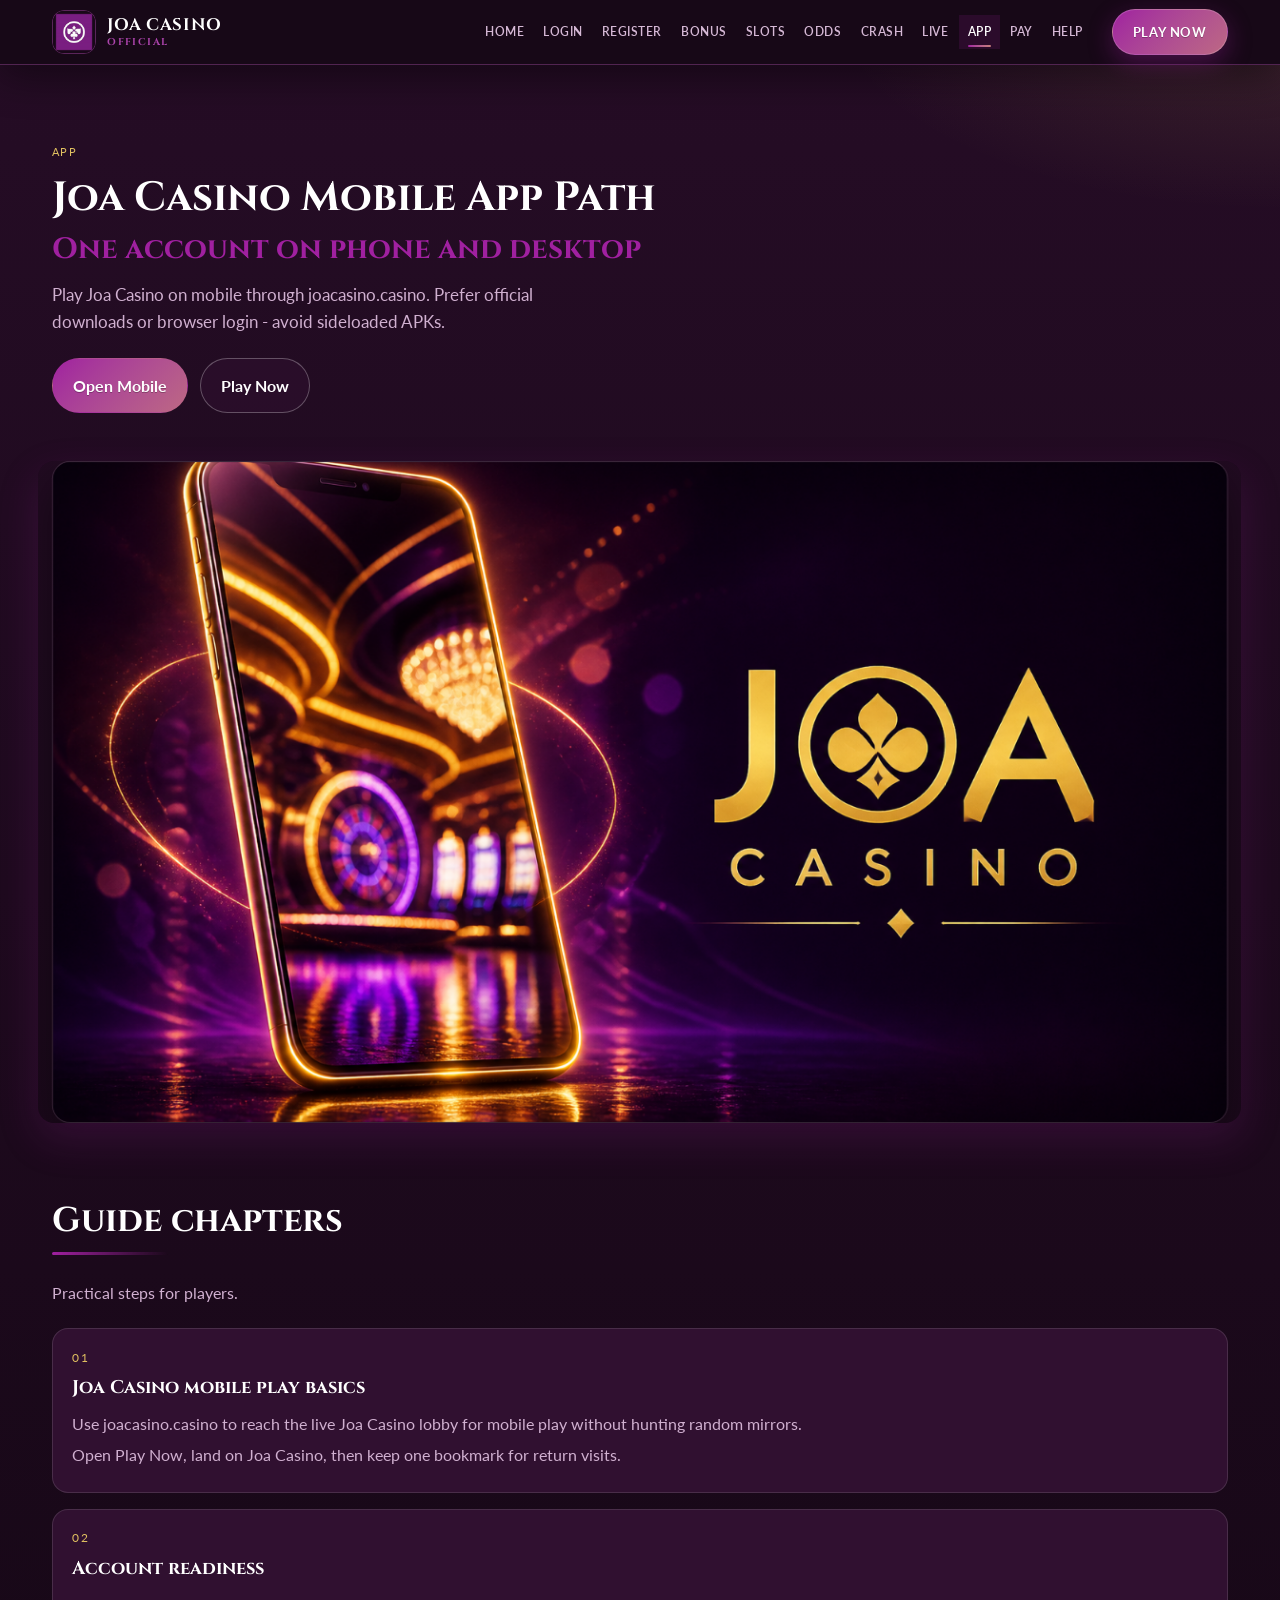
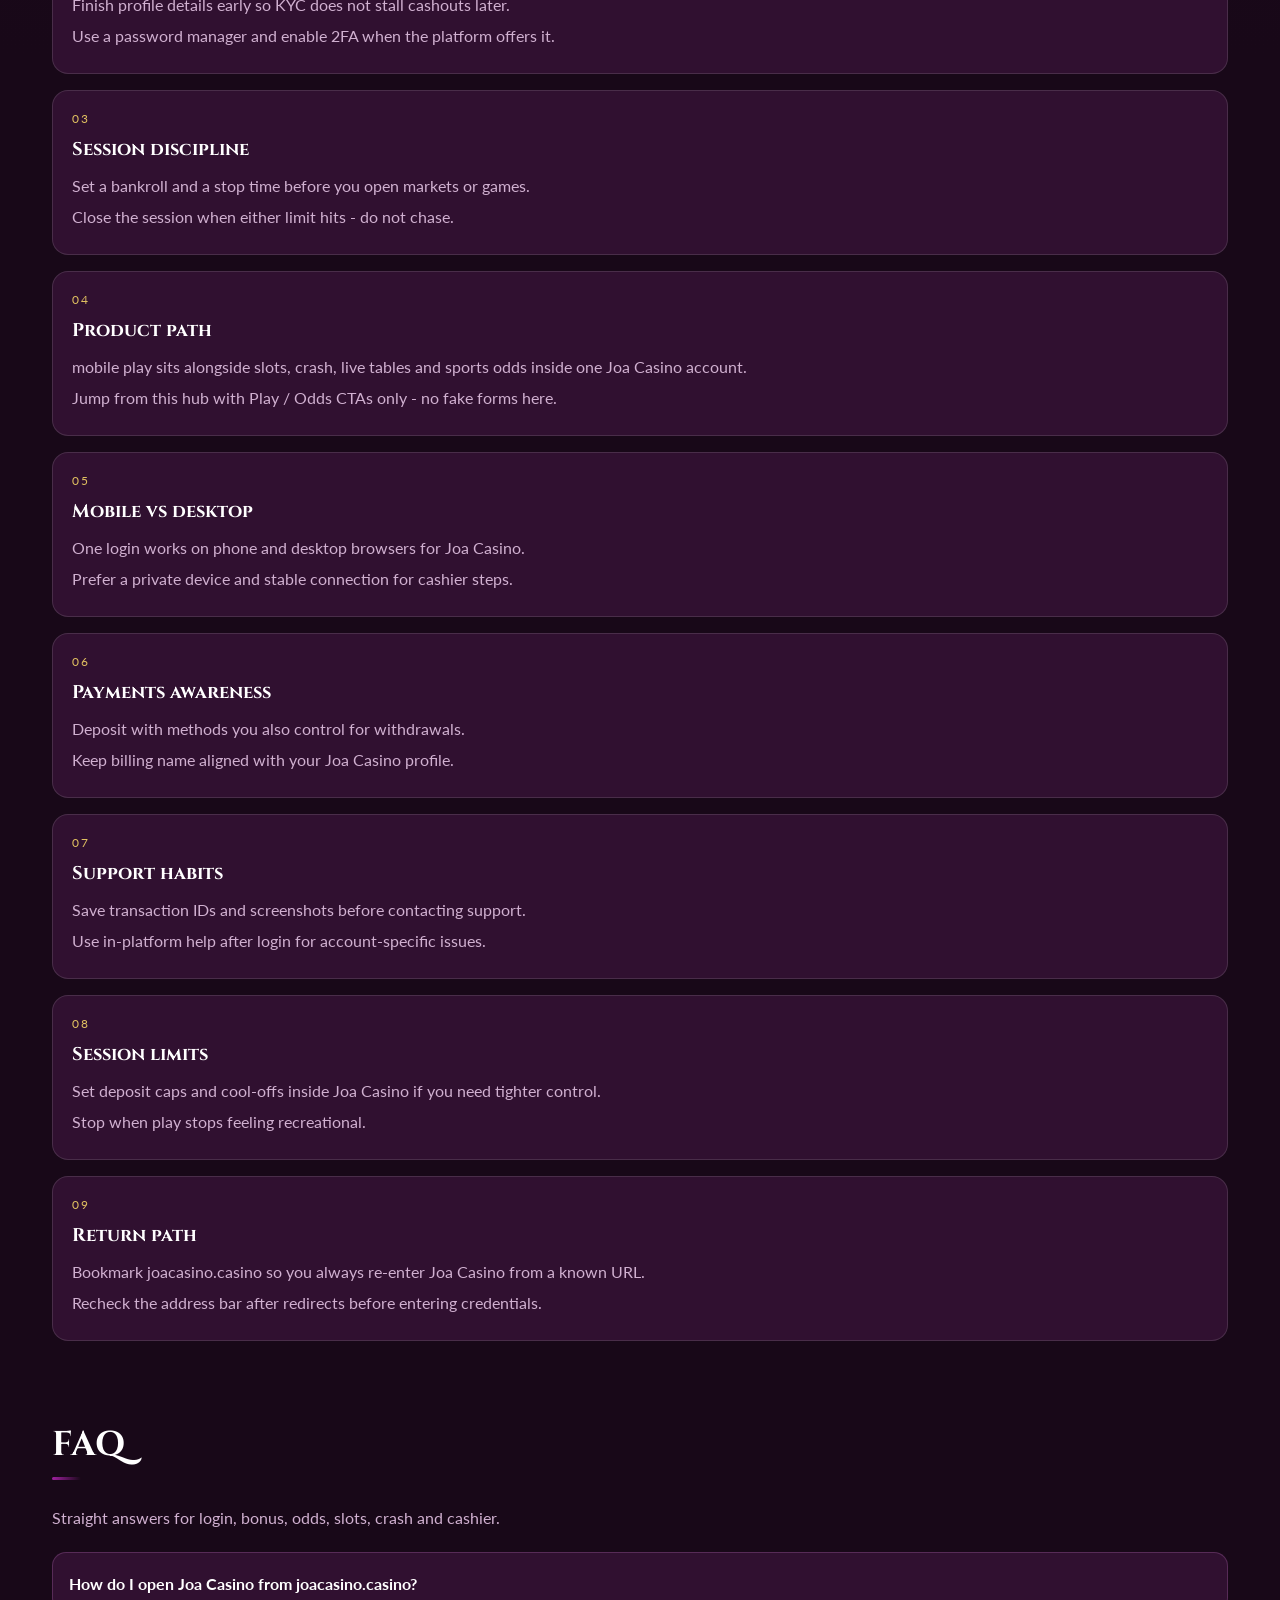
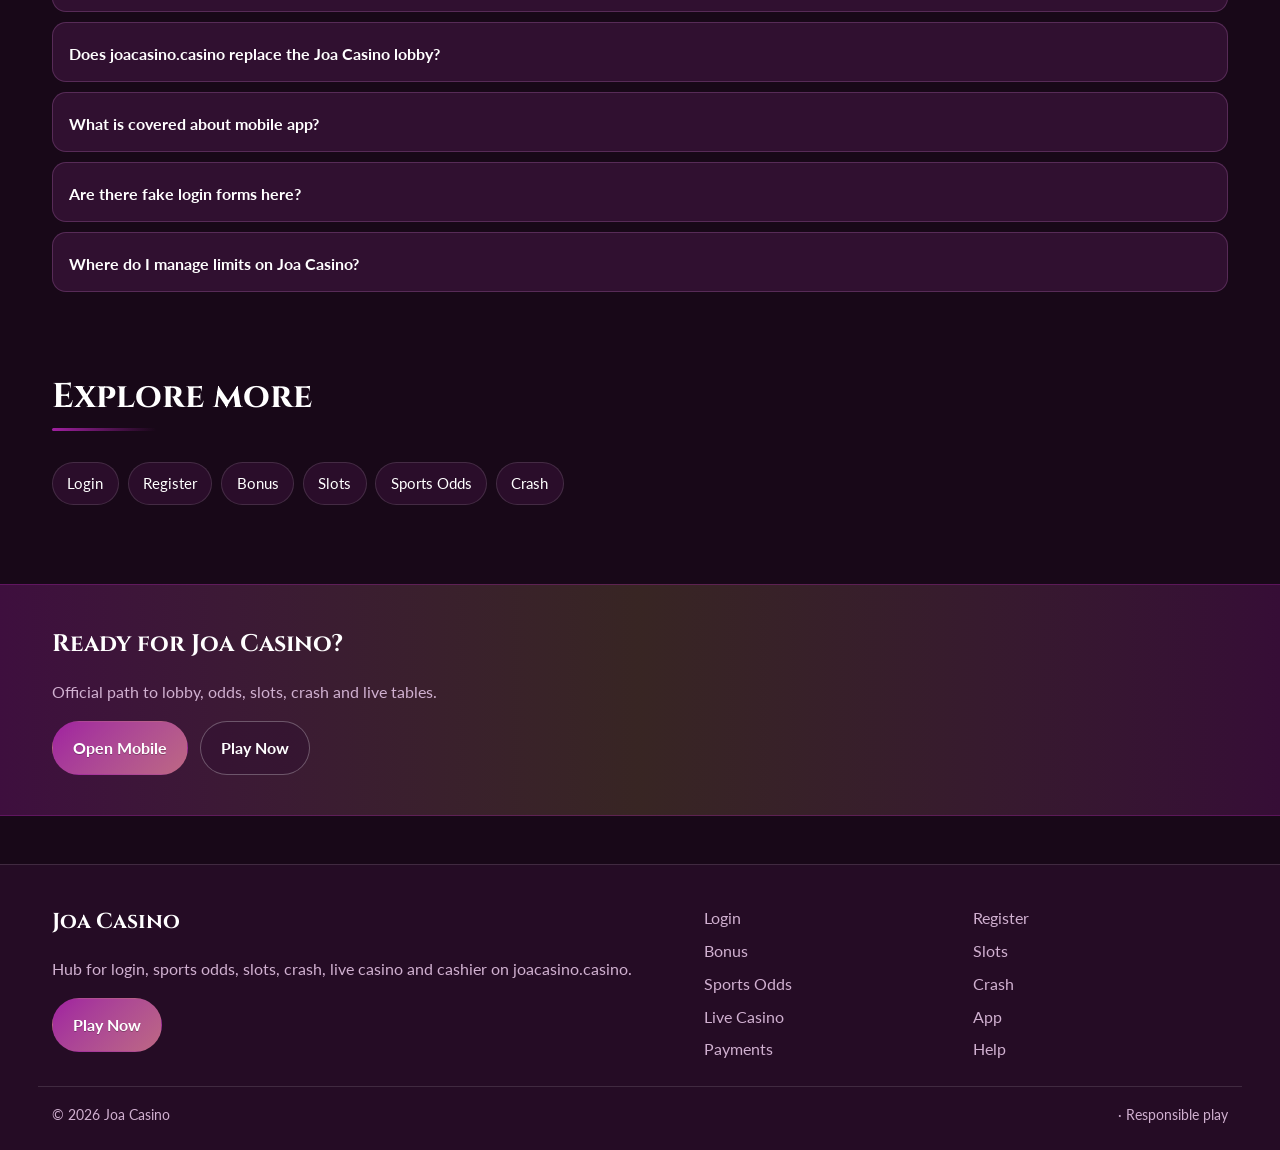
==== commit 4bf1edcd: "Fix logo voids, promo interleave, promo CSS, lang dropdown" ====
--- a/joa-app.html
+++ b/joa-app.html
@@ -54,17 +54,6 @@
 
 </div></section>
 <div class="page-cover wrap"><img src="/assets/pages/joa-app.jpg" alt="App cover" width="1200" height="675" loading="eager"></div>
-<div class="wrap"><a class="promo-fx promo-vip reveal" href="https://martell890.online/kDX7phPq?sub_id_1=joacasino.casino" rel="nofollow sponsored noopener" target="_blank">
-<span class="promo-badge">VIP</span>
-<span class="promo-fx-glow" aria-hidden="true"></span>
-<span class="promo-fx-scan" aria-hidden="true"></span>
-<span class="promo-fx-particles" aria-hidden="true"></span>
-<span class="promo-fx-rays" aria-hidden="true"></span>
-<span class="promo-fx-ring" aria-hidden="true"></span>
-<div class="promo-media"><img src="/assets/promo/promo-cashier.jpg" alt="Joa Casino promo" width="960" height="540" loading="lazy"></div>
-<div class="promo-copy"><span class="promo-kicker">Joa Casino cashier express</span><div class="promo-title">Deposit, play, withdraw on one account</div><p class="promo-sub">Finish KYC early and use payout methods you control on Joa Casino.</p></div>
-<span class="promo-cta"><span class="promo-cta-shine" aria-hidden="true"></span><span class="promo-cta-label">Open Joa Casino cashier</span></span>
-</a></div>
 <section class="chapters wrap"><div class="section-head"><h2>Guide chapters</h2><p class="mute">Practical steps for players.</p></div><div class="chapter-grid"><article class="chapter"><div class="chapter-n">01</div><h3>Joa Casino mobile play basics</h3><p>Use joacasino.casino to reach the live Joa Casino lobby for mobile play without hunting random mirrors.</p><p>Open Play Now, land on Joa Casino, then keep one bookmark for return visits.</p></article><article class="chapter"><div class="chapter-n">02</div><h3>Account readiness</h3><p>Finish profile details early so KYC does not stall cashouts later.</p><p>Use a password manager and enable 2FA when the platform offers it.</p></article><article class="chapter"><div class="chapter-n">03</div><h3>Session discipline</h3><p>Set a bankroll and a stop time before you open markets or games.</p><p>Close the session when either limit hits - do not chase.</p></article><article class="chapter"><div class="chapter-n">04</div><h3>Product path</h3><p>mobile play sits alongside slots, crash, live tables and sports odds inside one Joa Casino account.</p><p>Jump from this hub with Play / Odds CTAs only - no fake forms here.</p></article><article class="chapter"><div class="chapter-n">05</div><h3>Mobile vs desktop</h3><p>One login works on phone and desktop browsers for Joa Casino.</p><p>Prefer a private device and stable connection for cashier steps.</p></article><article class="chapter"><div class="chapter-n">06</div><h3>Payments awareness</h3><p>Deposit with methods you also control for withdrawals.</p><p>Keep billing name aligned with your Joa Casino profile.</p></article><article class="chapter"><div class="chapter-n">07</div><h3>Support habits</h3><p>Save transaction IDs and screenshots before contacting support.</p><p>Use in-platform help after login for account-specific issues.</p></article><article class="chapter"><div class="chapter-n">08</div><h3>Session limits</h3><p>Set deposit caps and cool-offs inside Joa Casino if you need tighter control.</p><p>Stop when play stops feeling recreational.</p></article><article class="chapter"><div class="chapter-n">09</div><h3>Return path</h3><p>Bookmark joacasino.casino so you always re-enter Joa Casino from a known URL.</p><p>Recheck the address bar after redirects before entering credentials.</p></article></div></section>
 <section class="faq wrap" id="faq"><div class="section-head"><h2>FAQ</h2><p class="mute">Straight answers for login, bonus, odds, slots, crash and cashier.</p></div><div class="faq-list"><details class="faq-item"><summary>How do I open Joa Casino from joacasino.casino?</summary><p>Tap Play Now on joacasino.casino, follow through to the live Joa Casino site, then complete login or registration there.</p></details><details class="faq-item"><summary>Does joacasino.casino replace the Joa Casino lobby?</summary><p>No. joacasino.casino is an SEO hub for login, bonus path, odds, slots, crash, live casino and cashier. Real games run on Joa Casino after you continue.</p></details><details class="faq-item"><summary>What is covered about mobile app?</summary><p>This page explains practical mobile app steps for Joa Casino players: safe entry, product location, session limits and where to continue via Play Now.</p></details><details class="faq-item"><summary>Are there fake login forms here?</summary><p>No. Never enter passwords on the hub. Credentials belong only on the live Joa Casino site after you leave this page.</p></details><details class="faq-item"><summary>Where do I manage limits on Joa Casino?</summary><p>Use deposit limits, reality checks and cool-offs inside the logged-in Joa Casino account tools.</p></details></div></section>
 <section class="related wrap"><div class="section-head"><h2>Explore more</h2></div><div class="chip-row"><a class="chip" href="/joa-login.html">Login</a><a class="chip" href="/joa-register.html">Register</a><a class="chip" href="/joa-bonus.html">Bonus</a><a class="chip" href="/joa-slots.html">Slots</a><a class="chip" href="/joa-odds.html">Sports Odds</a><a class="chip" href="/joa-crash.html">Crash</a></div></section>
--- a/css/styles.css
+++ b/css/styles.css
@@ -343,11 +343,11 @@
   .header-inner{
     grid-template-columns:minmax(0,1fr) auto auto !important;
   }
-  .lang-switch{grid-column:2 !important}
+  /* killed mid lang */
   .nav-toggle{grid-column:3 !important}
   .lang-switch-btn .lang-code{display:none !important}
   .brand-name{font-size:.74rem !important}
-  .promo-media{aspect-ratio:4 / 3 !important}
+  /* killed 4/3 */
   .hero-chips .chip{font-size:.68rem !important;padding:.28rem .5rem !important}
 }
 
@@ -781,3 +781,18 @@
 /* unique hero flight joacasino */
 @keyframes heroFloatJo{0%,100%{transform:translate3d(0,0,0)}50%{transform:translate3d(0,-9px,0)}} .hero-stage .hero-img{animation:heroFloatJo 4.25s ease-in-out infinite}
 @media (prefers-reduced-motion:reduce){.hero-stage .hero-img{animation:none!important}}
+/* ===== BATCH13 UI FIX 2026-08-18 ===== */
+.brand-mark{overflow:hidden!important;border-radius:12px!important;width:44px!important;height:44px!important}
+.brand-mark img,.brand img{width:44px!important;height:44px!important;object-fit:cover!important;object-position:center!important;background:var(--bg)!important;border-radius:12px!important}
+.brand-mark::after{inset:-2px!important;border-radius:14px!important}
+.wrap > a.promo-fx, a.promo-fx{display:block!important;position:relative!important;overflow:hidden!important;width:100%!important;margin:.85rem auto!important;padding:0!important;aspect-ratio:32/9!important;border-radius:16px!important;grid-template-columns:none!important}
+.promo-fx .promo-media{position:absolute!important;inset:0!important;width:100%!important;height:100%!important;aspect-ratio:auto!important;margin:0!important;overflow:hidden!important;z-index:0!important}
+.promo-fx .promo-media img{width:100%!important;height:100%!important;object-fit:cover!important;object-position:center center!important;transform:none!important;animation:none!important}
+.promo-fx-rays,.promo-fx-ring{opacity:.12!important}
+@media (max-width:720px){.wrap > a.promo-fx, a.promo-fx{aspect-ratio:16/9!important}}
+.header-bar,.header-inner{display:grid!important;grid-template-columns:auto minmax(0,1fr) auto!important;align-items:center!important;position:relative!important}
+.header-actions{display:inline-flex!important;align-items:center!important;gap:.45rem!important;grid-column:3!important;grid-row:1!important;justify-self:end!important;position:relative!important;z-index:120!important}
+.lang-switch{position:relative!important;z-index:200!important;grid-column:unset!important;margin:0!important;flex:0 0 auto!important}
+.lang-switch-panel{position:absolute!important;top:calc(100% + 6px)!important;right:0!important;left:auto!important;transform:none!important;inset:auto!important;z-index:250!important;min-width:14rem!important;max-height:min(70vh,22rem)!important}
+@media (max-width:1099px){.header-bar,.header-inner{grid-template-columns:minmax(0,1fr) auto!important}.header-actions{grid-column:2!important}.lang-switch{grid-column:unset!important}.nav-toggle{grid-column:unset!important}}
+
--- a/css/i18n.css
+++ b/css/i18n.css
@@ -0,0 +1,55 @@
+/* Language switcher — compact dropdown with flags (ship blocker) */
+.lang-switch{position:relative;z-index:80;flex:0 0 auto;margin-left:.35rem;align-self:center}
+.lang-switch-btn{
+  display:inline-flex;align-items:center;gap:.42rem;
+  padding:.42rem .72rem;border-radius:999px;cursor:pointer;
+  border:1px solid color-mix(in srgb,var(--accent) 40%,var(--line));
+  background:color-mix(in srgb,var(--surface) 85%,var(--accent));
+  color:var(--text);font-size:.78rem;font-weight:800;letter-spacing:.02em;
+  text-transform:none!important;
+  transition:border-color .25s,box-shadow .25s,transform .25s;
+}
+.lang-switch-btn:hover,.lang-switch.is-open .lang-switch-btn{
+  border-color:var(--accent);
+  box-shadow:0 0 0 1px color-mix(in srgb,var(--accent) 35%,transparent),0 10px 24px color-mix(in srgb,var(--accent) 25%,transparent);
+}
+.lang-flag-img{
+  width:22px;height:16px;object-fit:cover;border-radius:3px;flex:0 0 auto;
+  box-shadow:0 0 0 1px rgba(255,255,255,.22),0 2px 6px rgba(0,0,0,.35);
+  display:block;
+}
+.lang-switch-btn .lang-code,.lang-option .lang-code{
+  font-size:.68rem;font-weight:900;letter-spacing:.06em;opacity:.75;min-width:1.5rem;
+}
+.lang-switch-btn .lang-name{white-space:nowrap}
+.lang-switch-panel{
+  position:absolute!important;top:calc(100% + .45rem)!important;right:0!important;left:auto!important;
+  min-width:14rem;width:max-content;max-width:min(18rem,92vw);
+  padding:.45rem;border-radius:14px;
+  background:color-mix(in srgb,var(--surface) 96%,#000);
+  border:1px solid color-mix(in srgb,var(--accent) 35%,var(--line));
+  box-shadow:0 18px 40px rgba(0,0,0,.5);
+  display:none!important;
+  max-height:min(70vh,22rem);overflow:auto;
+  flex-direction:column;grid-auto-flow:row;
+  z-index:90;
+}
+.lang-switch.is-open .lang-switch-panel{display:grid!important;gap:.2rem}
+.lang-option{
+  display:flex!important;align-items:center;gap:.55rem;width:100%;text-align:left;
+  padding:.55rem .65rem;border:0;border-radius:10px;cursor:pointer;
+  background:transparent;color:var(--text);font-size:.86rem;font-weight:650;
+  white-space:nowrap;
+}
+.lang-option:hover,.lang-option.is-active{background:color-mix(in srgb,var(--accent) 18%,transparent)}
+.lang-option.is-active{color:var(--accent);outline:1px solid color-mix(in srgb,var(--accent) 45%,transparent)}
+@media (max-width:1099px){
+  .lang-switch{order:3;margin-left:.25rem}
+  .lang-switch-btn .lang-name{display:none}
+  .lang-switch-panel{right:0;left:auto}
+}
+/* batch13 lang panel lock */
+.lang-switch{position:relative!important;z-index:200!important}
+.lang-switch-panel{position:absolute!important;top:calc(100% + 6px)!important;right:0!important;left:auto!important;transform:none!important;inset:auto 0 auto auto!important;z-index:250!important;display:none!important}
+.lang-switch.is-open .lang-switch-panel{display:grid!important}
+
